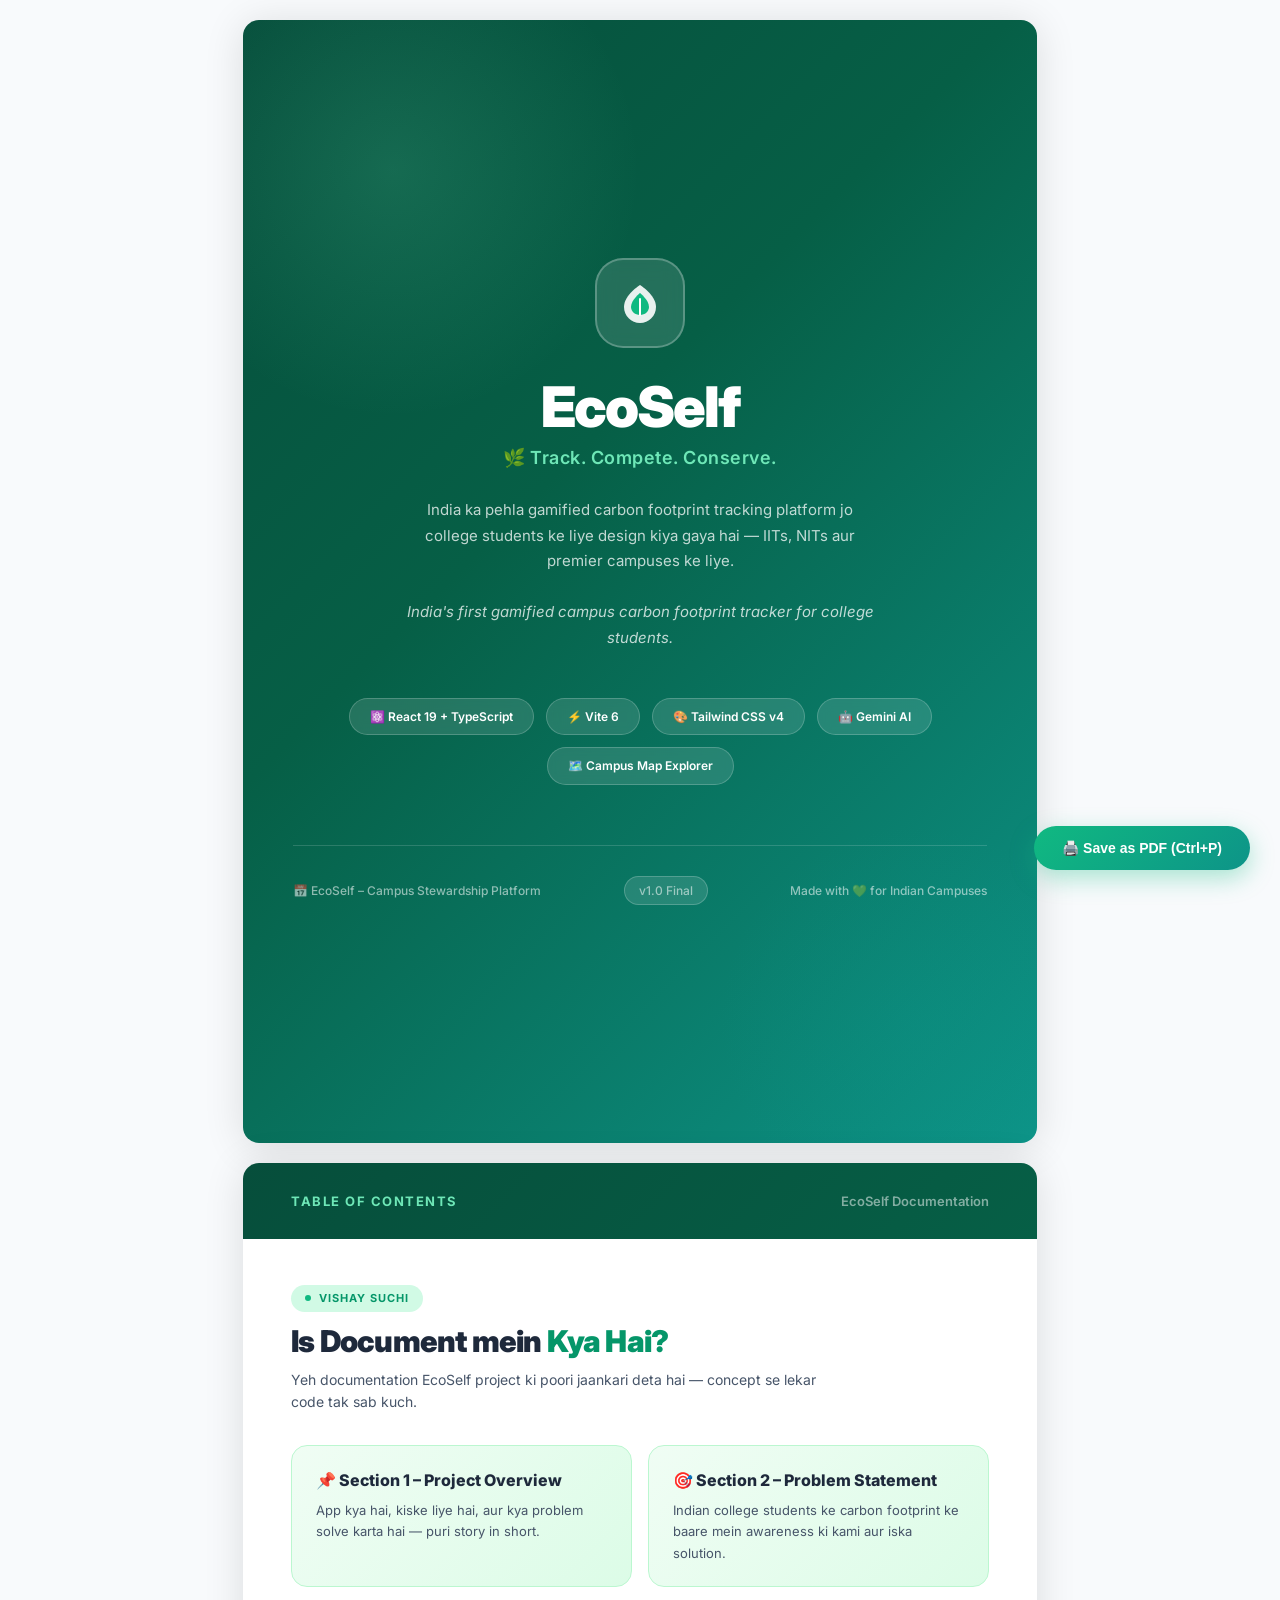
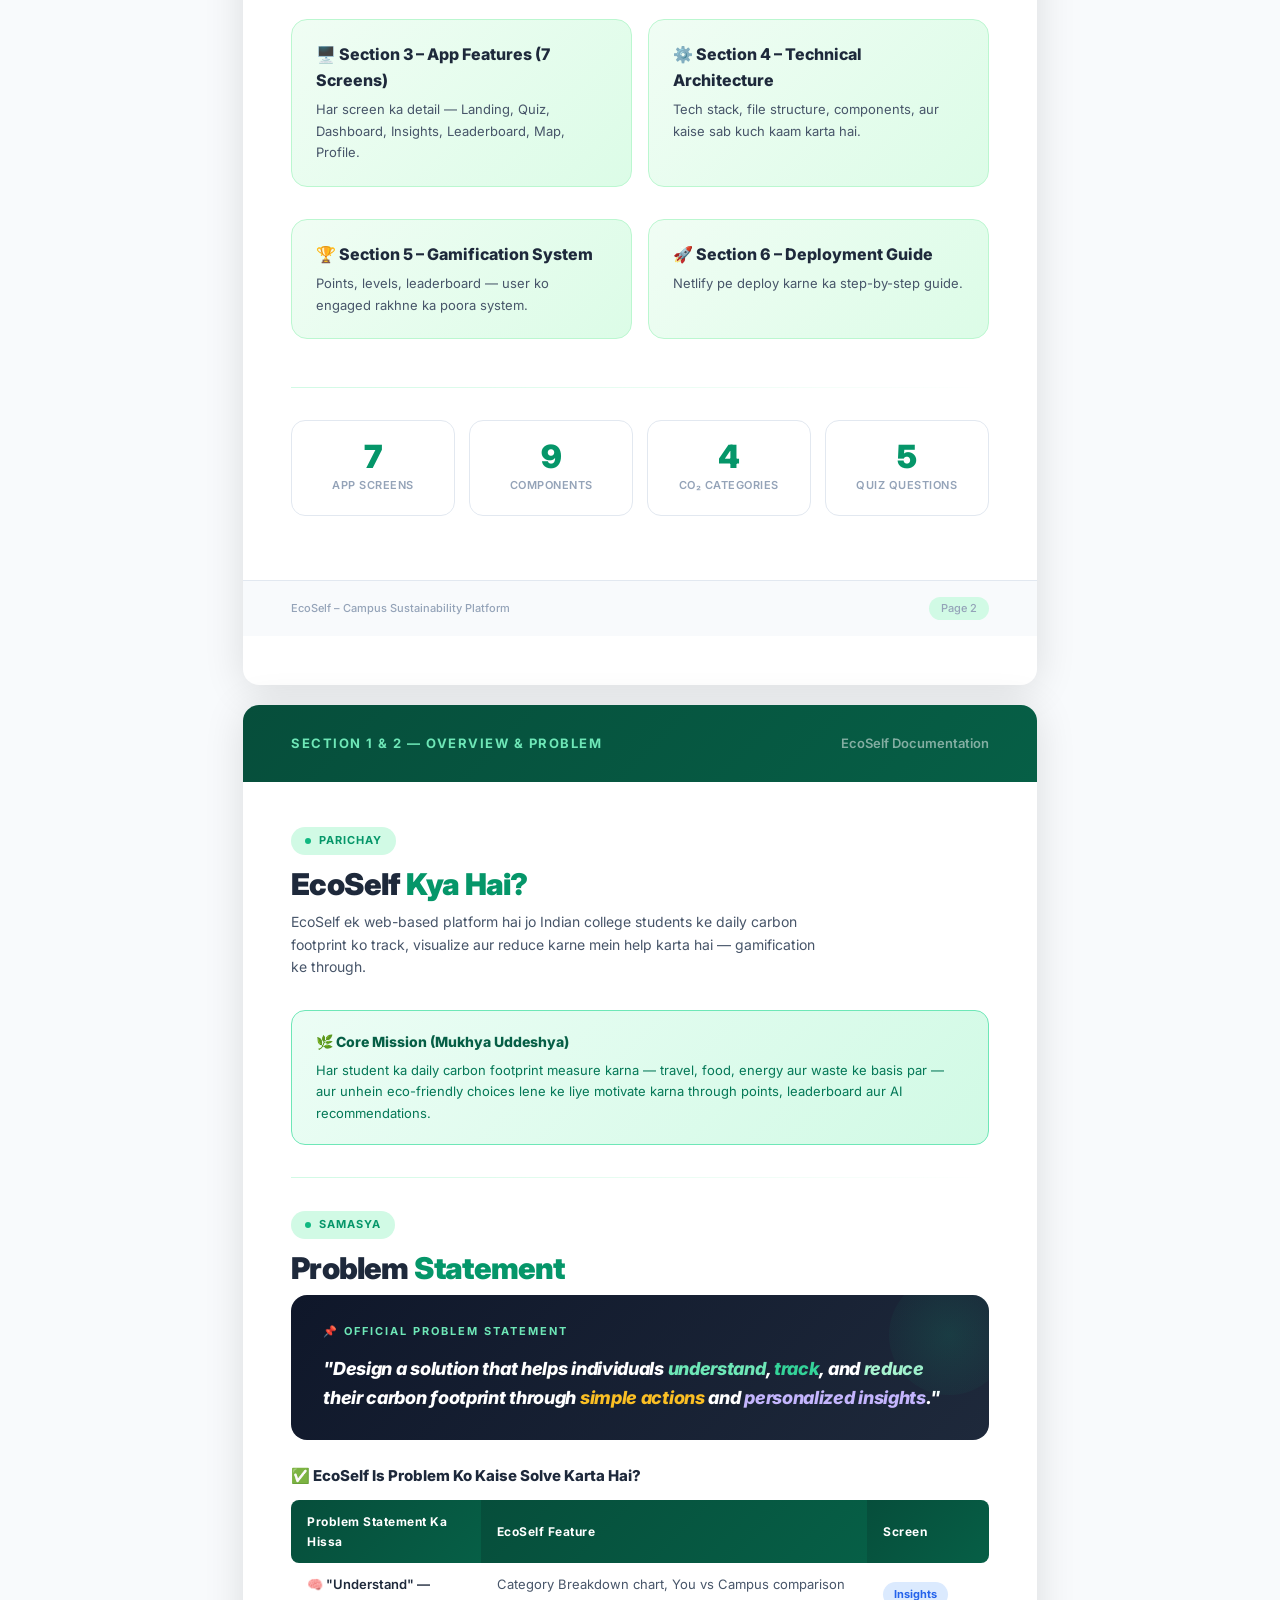
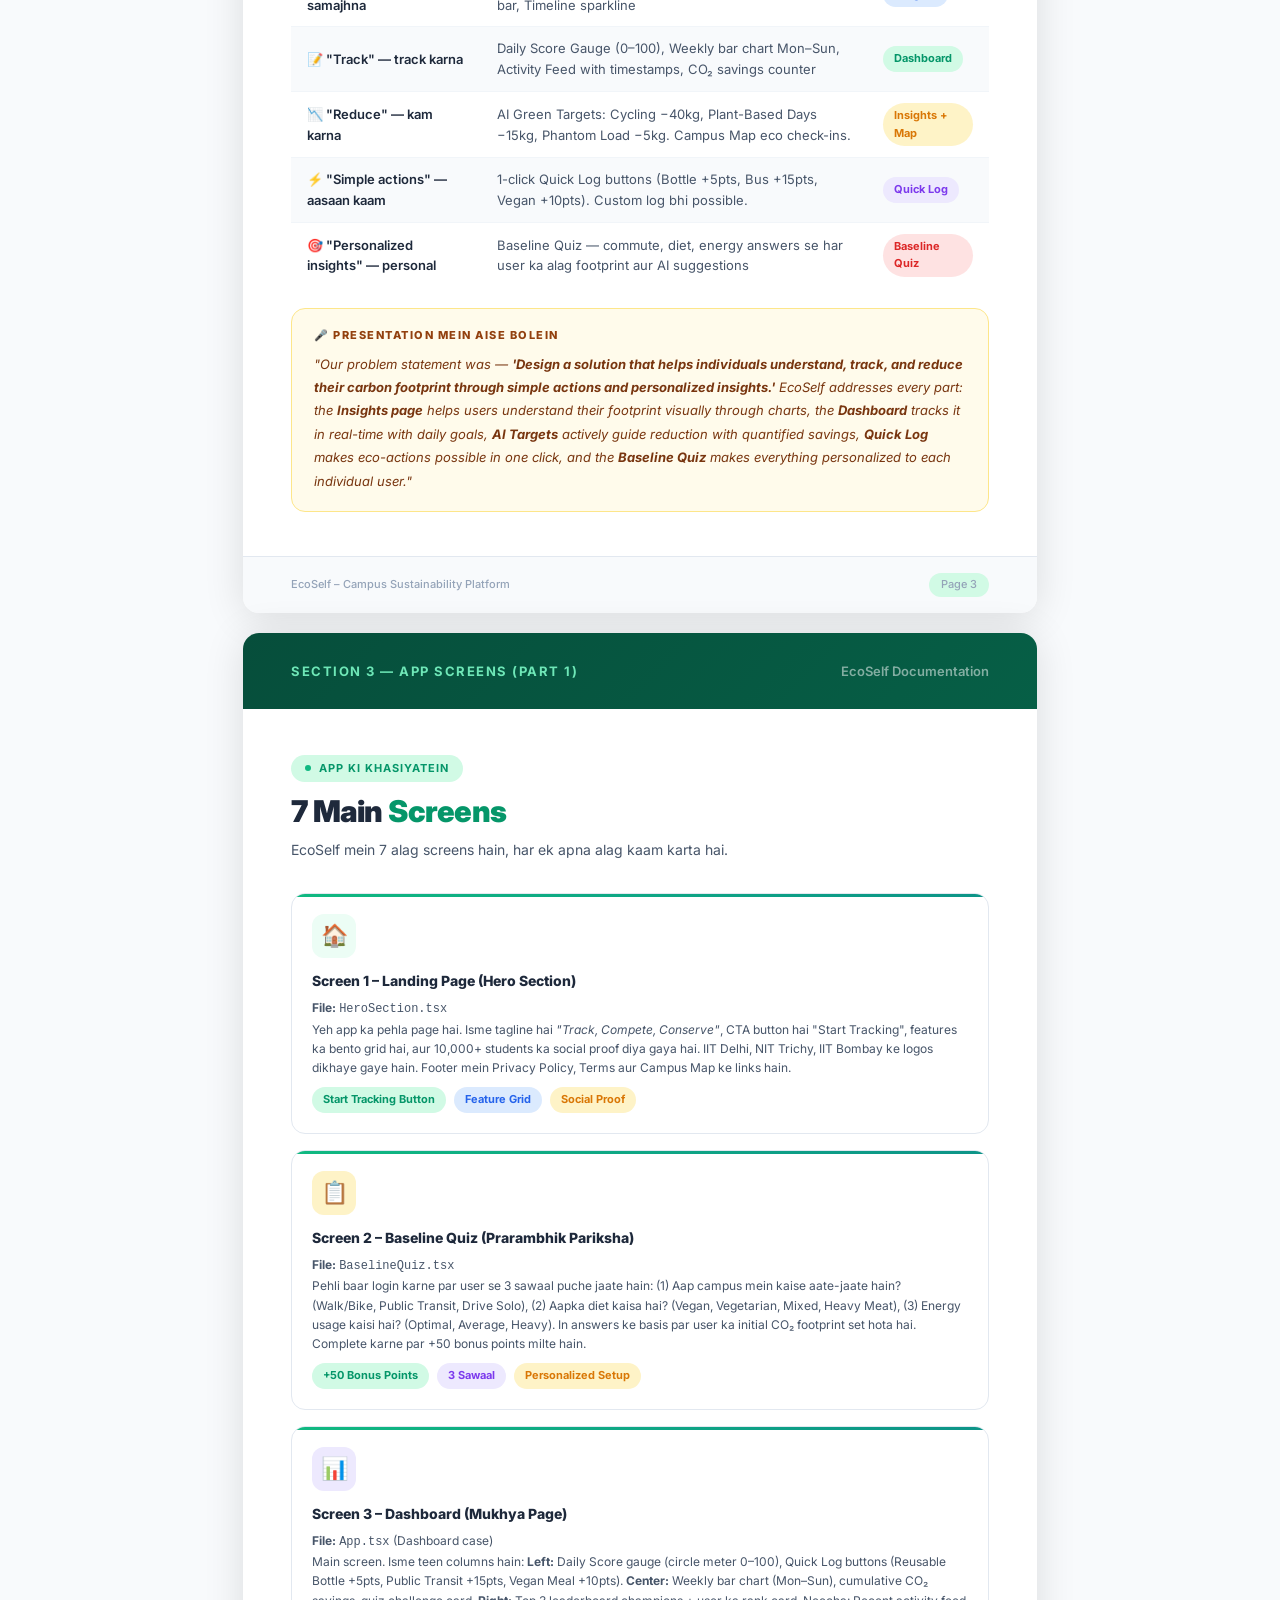
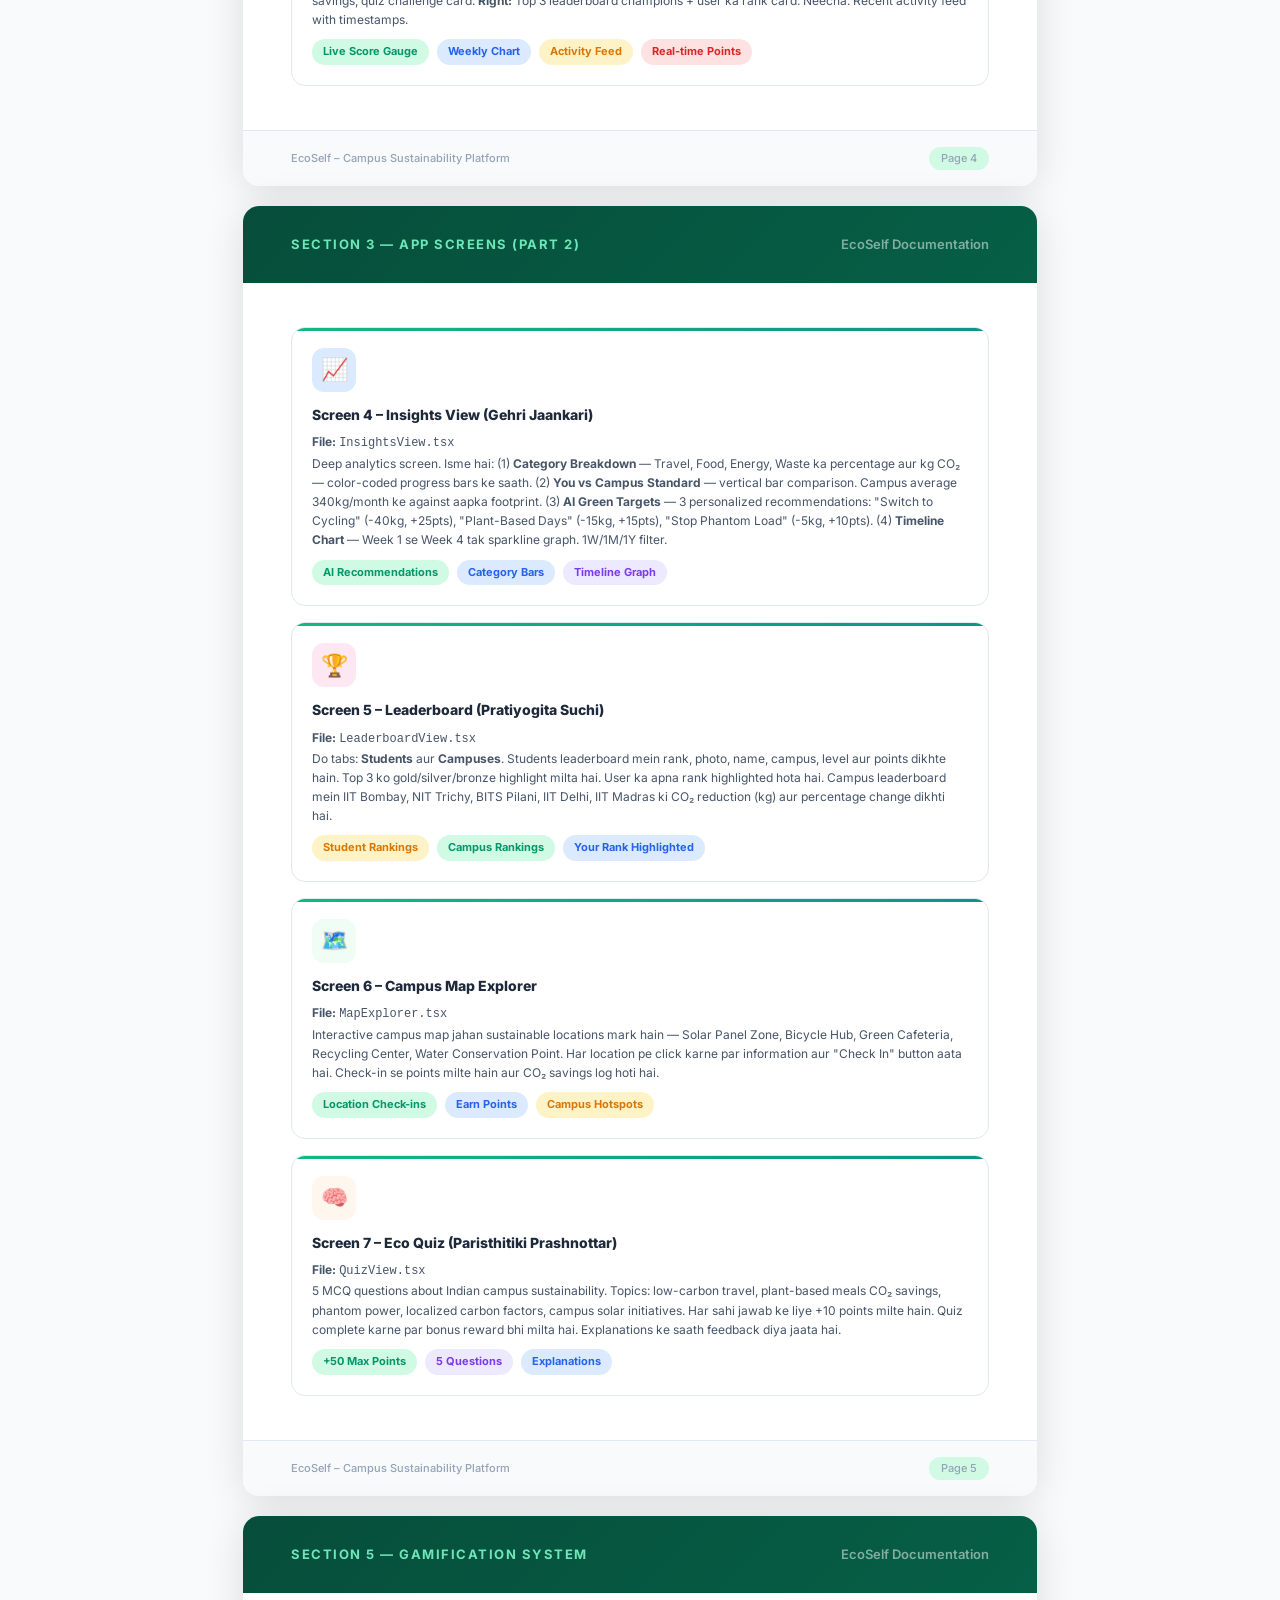
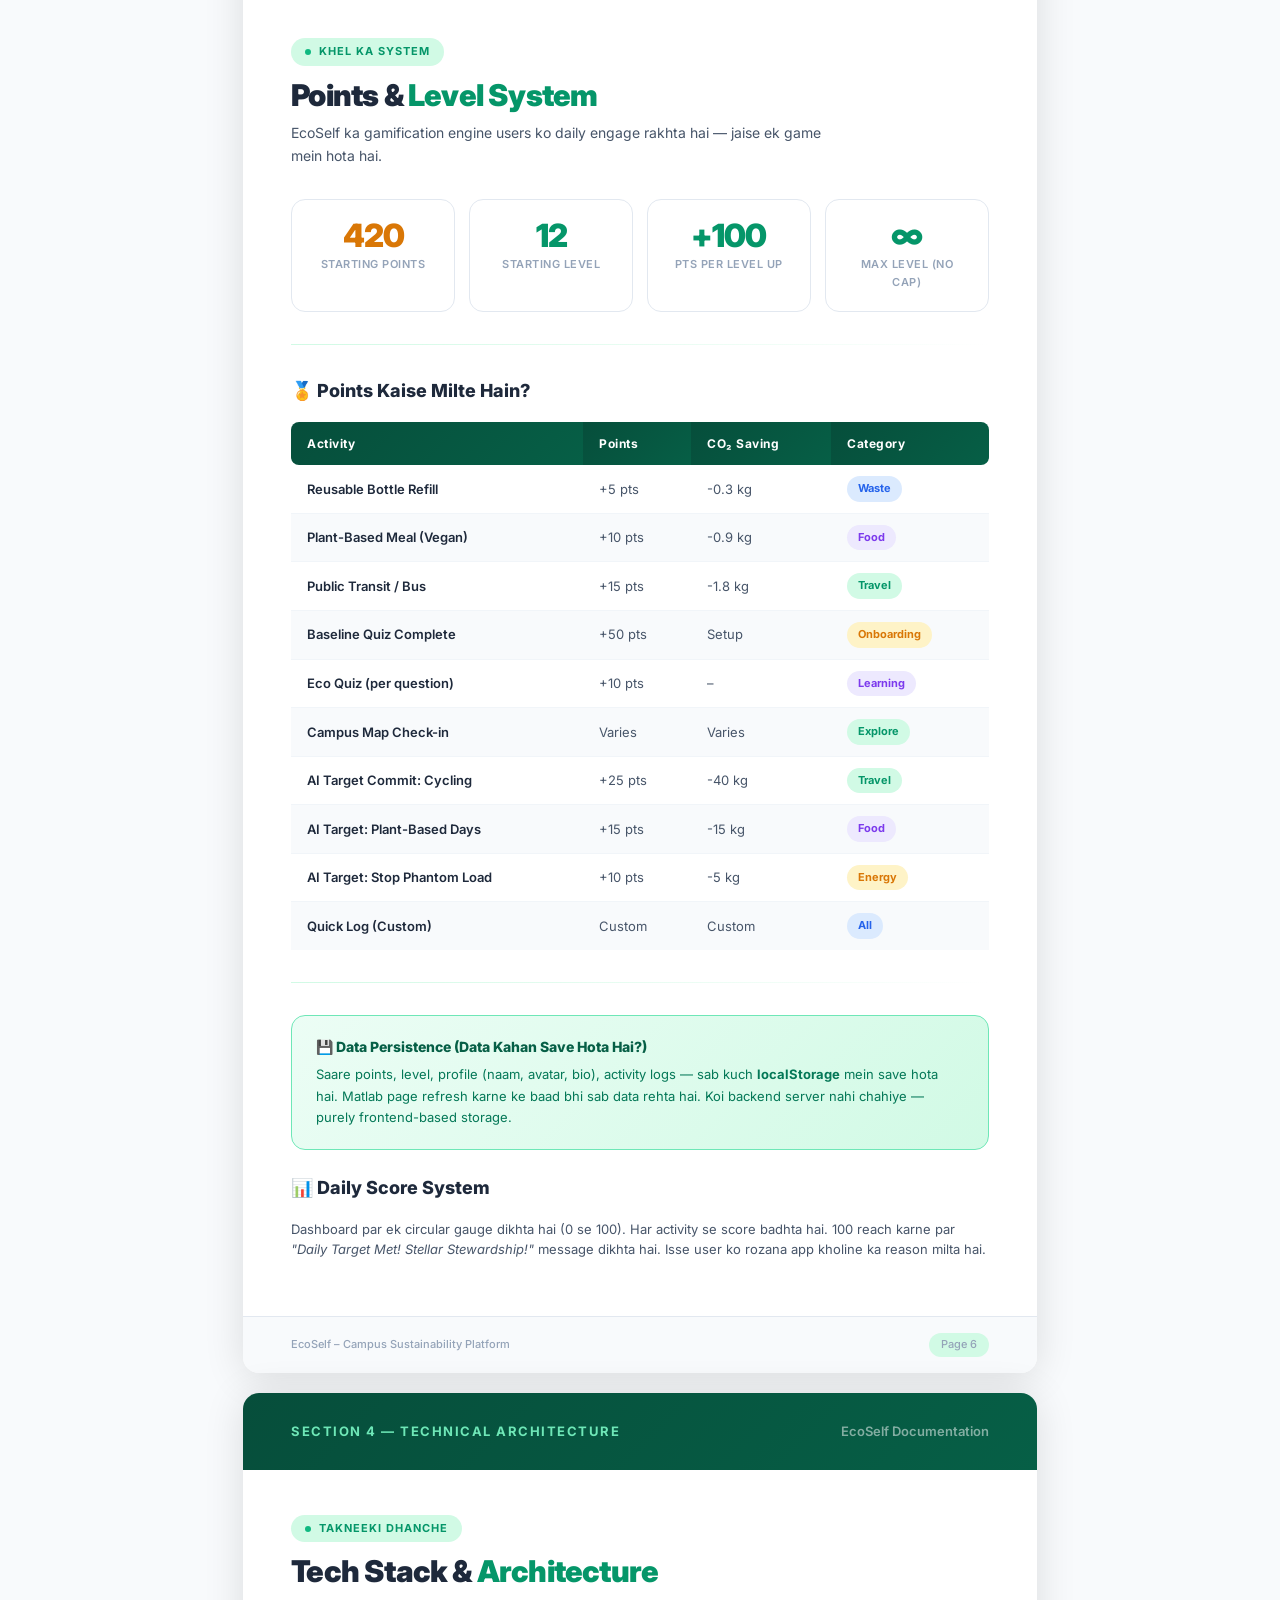
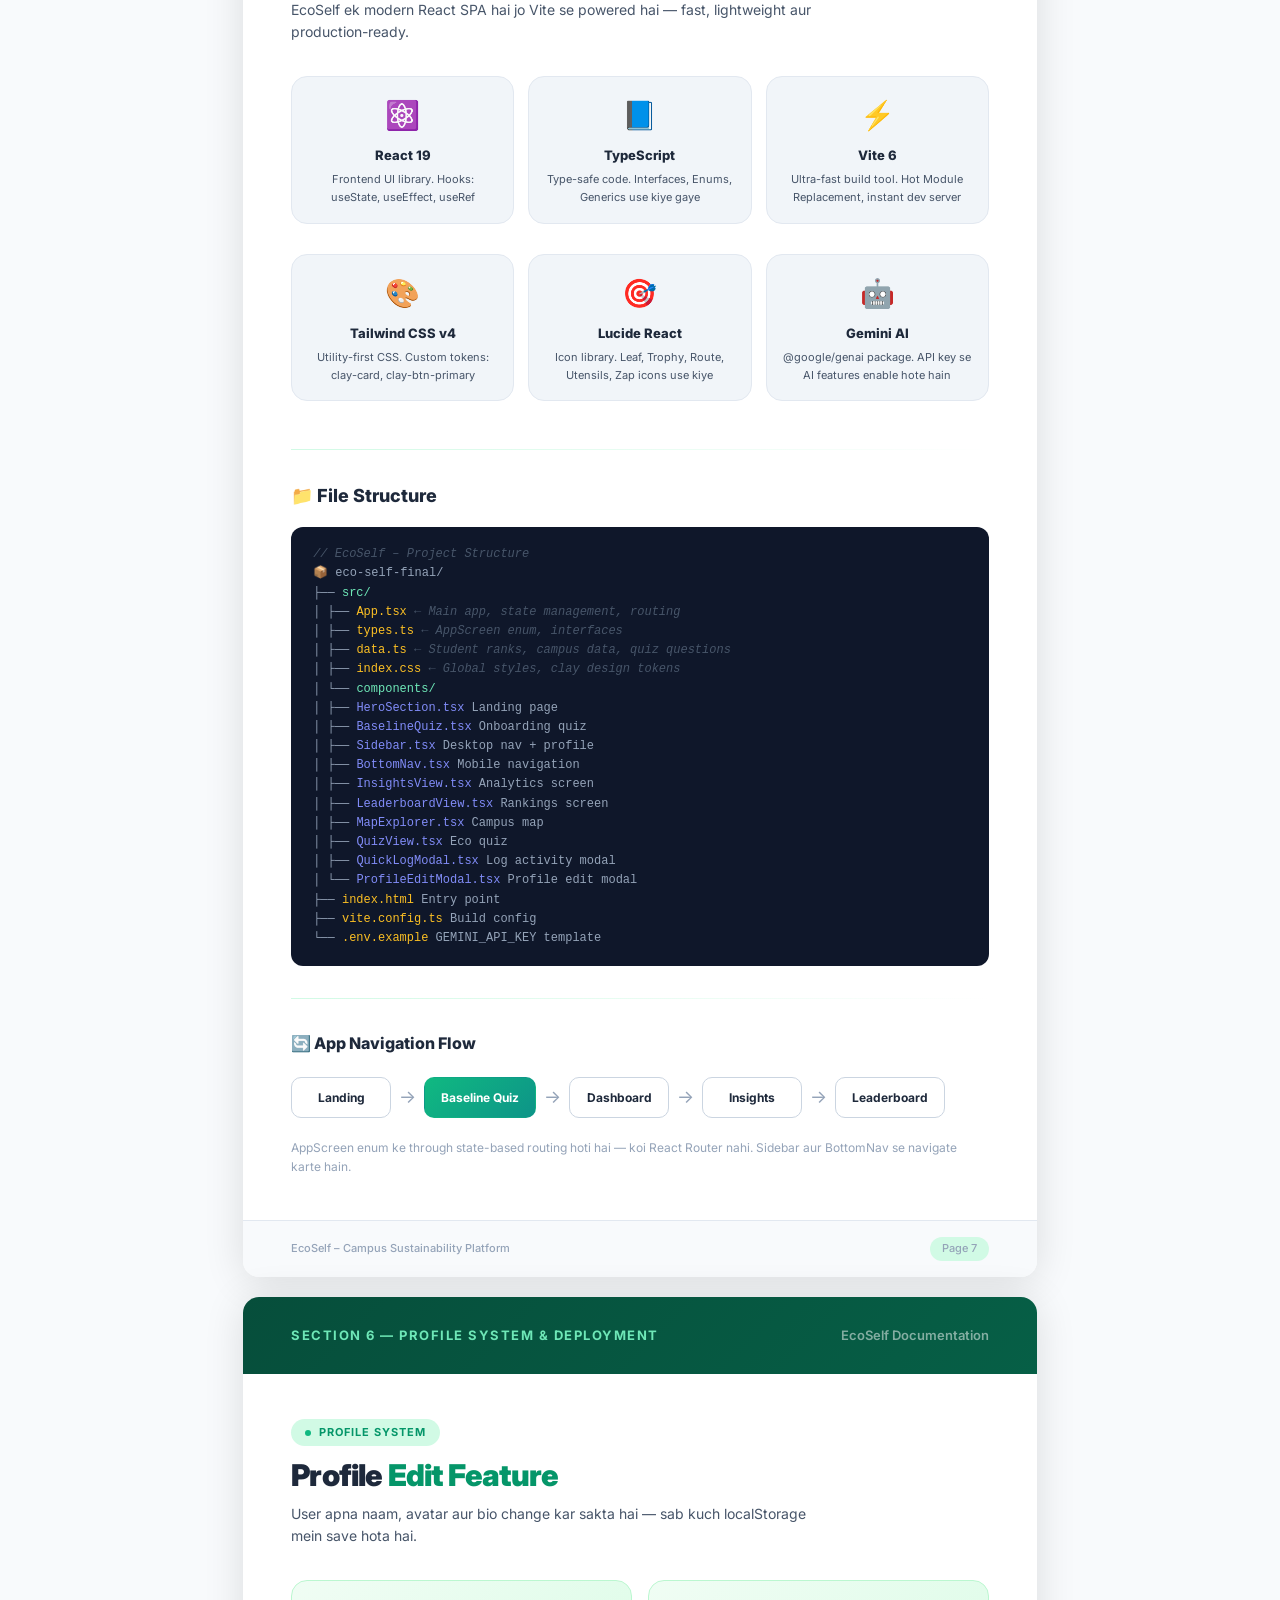
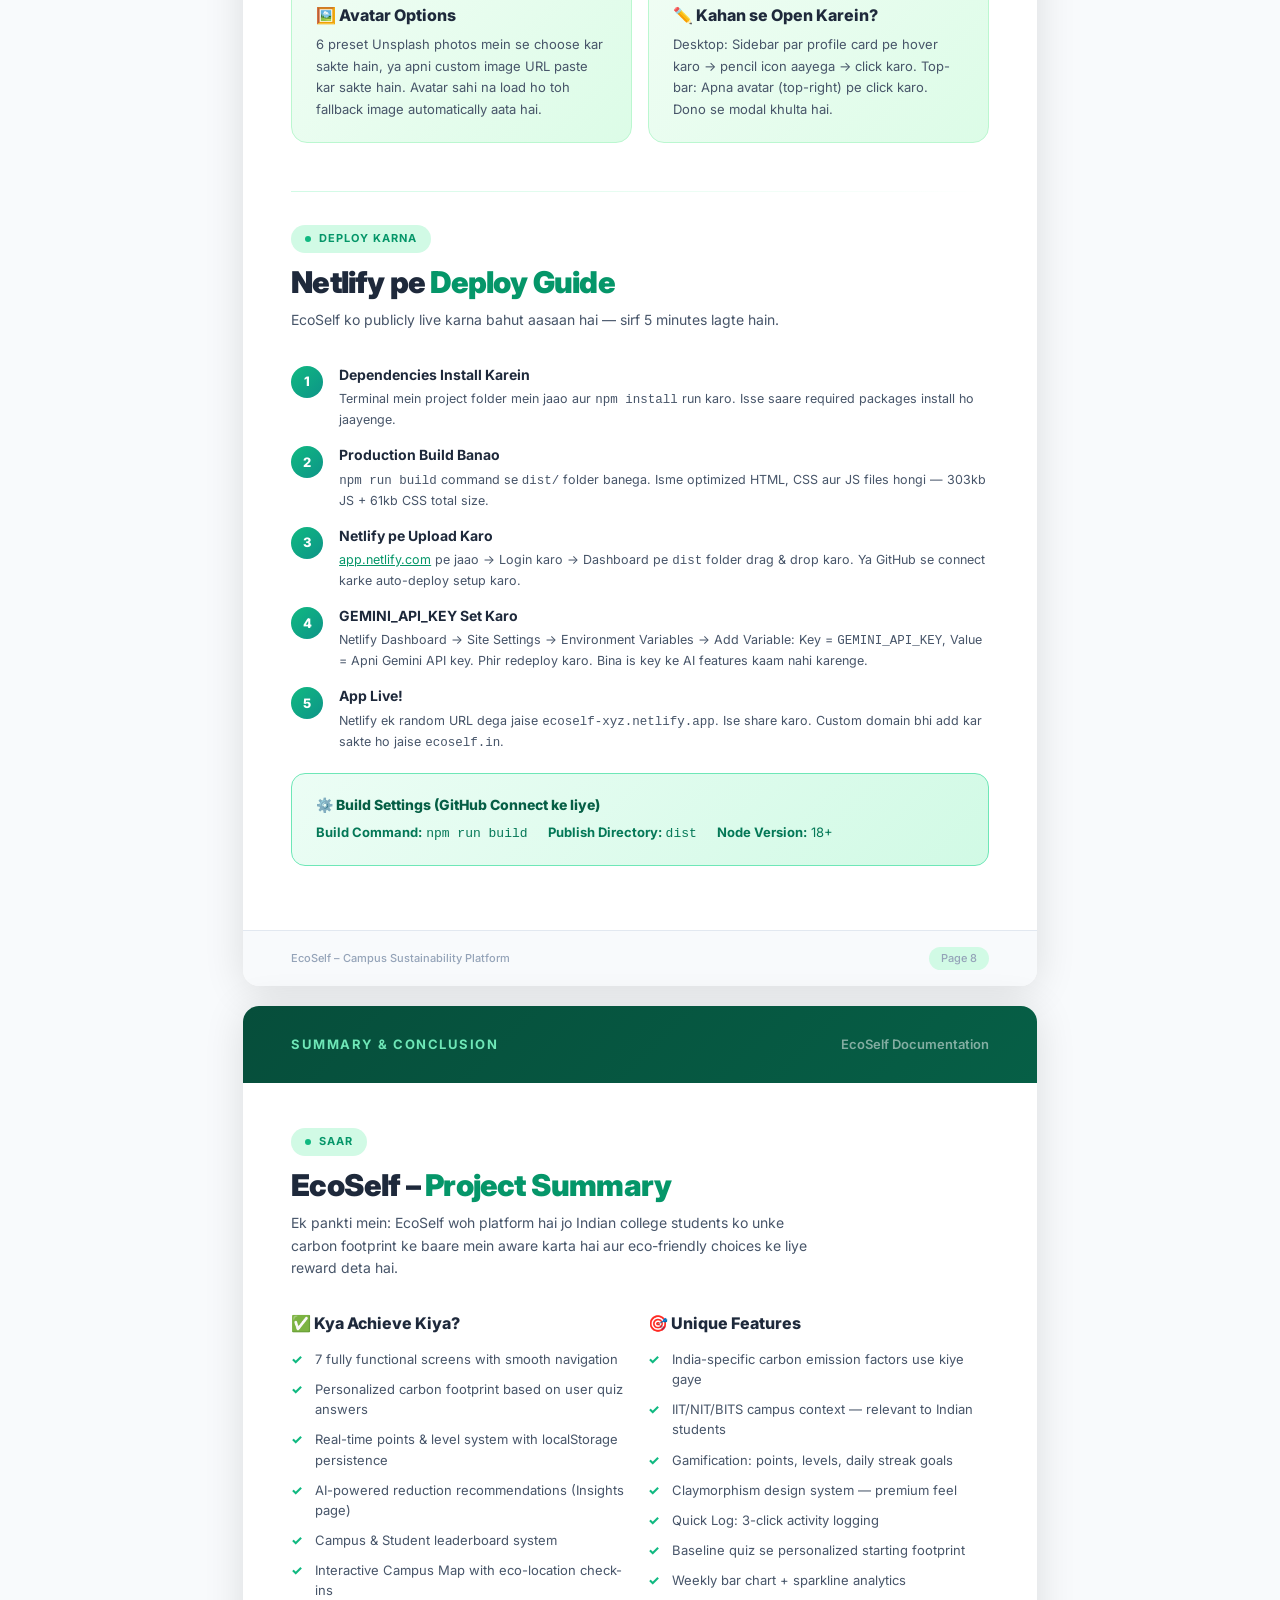
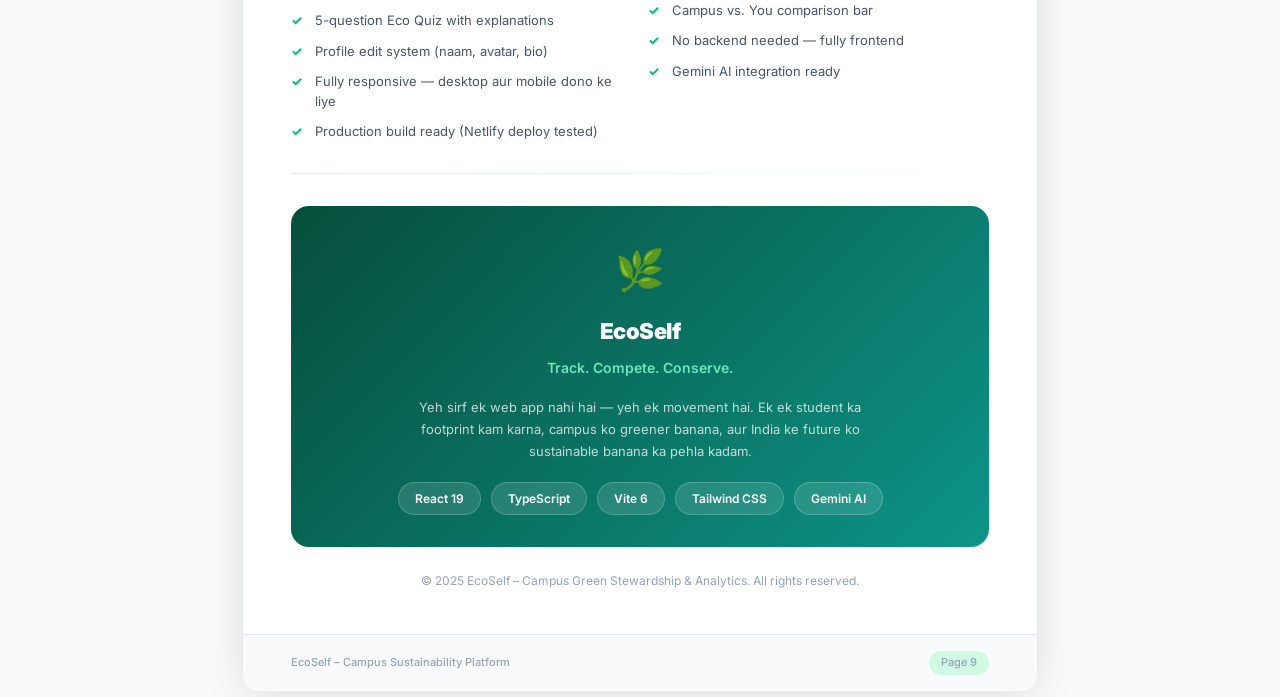
==== EcoSelf_Project_Documentation.html @ 1848a0d5 "feat: Verdant - Campus Sustainability Intelligence Platform - Baseline quiz for personalized carbon " ====
<!DOCTYPE html>
<html lang="hi">
<head>
  <meta charset="UTF-8" />
  <meta name="viewport" content="width=device-width, initial-scale=1.0" />
  <title>EcoSelf – Project Documentation</title>
  <link href="https://fonts.googleapis.com/css2?family=Inter:wght@300;400;500;600;700;800;900&family=Noto+Sans+Devanagari:wght@400;600;700;800&display=swap" rel="stylesheet" />
  <style>
    :root {
      --green: #10b981;
      --green-dark: #059669;
      --green-light: #d1fae5;
      --green-mid: #6ee7b7;
      --teal: #0d9488;
      --slate: #1e293b;
      --slate-mid: #475569;
      --slate-light: #94a3b8;
      --slate-bg: #f1f5f9;
      --white: #ffffff;
      --purple: #7c3aed;
      --amber: #d97706;
      --blue: #2563eb;
      --red: #dc2626;
    }

    * { margin: 0; padding: 0; box-sizing: border-box; }

    body {
      font-family: 'Inter', 'Noto Sans Devanagari', sans-serif;
      background: #f8fafc;
      color: var(--slate);
      line-height: 1.6;
    }

    /* ── PRINT ── */
    @media print {
      body { background: white; }
      .no-print { display: none !important; }
      .page { box-shadow: none; border-radius: 0; margin: 0; page-break-after: always; }
      .page:last-child { page-break-after: auto; }
    }

    /* ── COMMON ── */
    .page {
      width: 210mm;
      min-height: 297mm;
      background: white;
      margin: 20px auto;
      box-shadow: 0 4px 40px rgba(0,0,0,0.12);
      border-radius: 16px;
      overflow: hidden;
      position: relative;
    }

    /* ── COVER PAGE ── */
    .cover {
      background: linear-gradient(135deg, #064e3b 0%, #065f46 40%, #0d9488 100%);
      height: 100%;
      min-height: 297mm;
      display: flex;
      flex-direction: column;
      align-items: center;
      justify-content: center;
      text-align: center;
      padding: 60px 50px;
      position: relative;
      overflow: hidden;
    }

    .cover::before {
      content: '';
      position: absolute;
      top: -100px; left: -100px;
      width: 500px; height: 500px;
      background: radial-gradient(circle, rgba(110,231,183,0.15) 0%, transparent 70%);
      border-radius: 50%;
    }

    .cover::after {
      content: '';
      position: absolute;
      bottom: -80px; right: -80px;
      width: 400px; height: 400px;
      background: radial-gradient(circle, rgba(13,148,136,0.2) 0%, transparent 70%);
      border-radius: 50%;
    }

    .cover-logo {
      width: 90px; height: 90px;
      background: rgba(255,255,255,0.12);
      border: 2px solid rgba(255,255,255,0.25);
      border-radius: 28px;
      display: flex; align-items: center; justify-content: center;
      margin-bottom: 30px;
      backdrop-filter: blur(10px);
      position: relative; z-index: 2;
    }

    .cover-logo svg { width: 48px; height: 48px; }

    .cover h1 {
      font-size: 56px;
      font-weight: 900;
      color: white;
      letter-spacing: -2px;
      line-height: 1.05;
      position: relative; z-index: 2;
      margin-bottom: 8px;
    }

    .cover-tagline {
      font-size: 18px;
      color: #6ee7b7;
      font-weight: 600;
      letter-spacing: 0.5px;
      margin-bottom: 24px;
      position: relative; z-index: 2;
    }

    .cover-desc {
      font-size: 15px;
      color: rgba(255,255,255,0.75);
      max-width: 480px;
      line-height: 1.7;
      position: relative; z-index: 2;
      margin-bottom: 48px;
    }

    .cover-badges {
      display: flex; gap: 12px; flex-wrap: wrap;
      justify-content: center;
      position: relative; z-index: 2;
      margin-bottom: 60px;
    }

    .cover-badge {
      padding: 8px 20px;
      background: rgba(255,255,255,0.12);
      border: 1px solid rgba(255,255,255,0.2);
      border-radius: 100px;
      color: white;
      font-size: 12px;
      font-weight: 600;
      backdrop-filter: blur(6px);
    }

    .cover-meta {
      position: relative; z-index: 2;
      border-top: 1px solid rgba(255,255,255,0.15);
      padding-top: 30px;
      width: 100%;
      display: flex;
      justify-content: space-between;
      align-items: center;
    }

    .cover-meta span {
      font-size: 12px;
      color: rgba(255,255,255,0.55);
      font-weight: 500;
    }

    .cover-version {
      background: rgba(255,255,255,0.12);
      border: 1px solid rgba(255,255,255,0.2);
      padding: 4px 14px;
      border-radius: 100px;
      font-size: 11px;
      color: rgba(255,255,255,0.8);
      font-weight: 600;
    }

    /* ── CONTENT PAGES ── */
    .content-page {
      padding: 0;
    }

    .page-header {
      background: linear-gradient(135deg, #064e3b, #065f46);
      padding: 28px 48px;
      display: flex;
      align-items: center;
      justify-content: space-between;
    }

    .page-header-title {
      font-size: 13px;
      color: #6ee7b7;
      font-weight: 700;
      letter-spacing: 1.5px;
      text-transform: uppercase;
    }

    .page-header-brand {
      font-size: 13px;
      color: rgba(255,255,255,0.5);
      font-weight: 600;
    }

    .page-body {
      padding: 44px 48px;
    }

    /* ── SECTION HEADERS ── */
    .section-tag {
      display: inline-flex;
      align-items: center;
      gap: 8px;
      padding: 5px 14px;
      background: var(--green-light);
      border-radius: 100px;
      font-size: 11px;
      font-weight: 700;
      color: var(--green-dark);
      text-transform: uppercase;
      letter-spacing: 1px;
      margin-bottom: 12px;
    }

    .section-dot {
      width: 6px; height: 6px;
      background: var(--green);
      border-radius: 50%;
    }

    h2.sec-title {
      font-size: 30px;
      font-weight: 900;
      color: var(--slate);
      letter-spacing: -0.8px;
      line-height: 1.15;
      margin-bottom: 10px;
    }

    h2.sec-title span { color: var(--green-dark); }

    .sec-subtitle {
      font-size: 14px;
      color: var(--slate-mid);
      font-weight: 400;
      max-width: 540px;
      margin-bottom: 32px;
    }

    /* ── DIVIDER ── */
    .divider {
      height: 1px;
      background: linear-gradient(90deg, var(--green-light), transparent);
      margin: 32px 0;
    }

    /* ── CARDS ── */
    .card {
      background: var(--slate-bg);
      border: 1px solid #e2e8f0;
      border-radius: 16px;
      padding: 22px 24px;
      margin-bottom: 16px;
    }

    .card-green {
      background: linear-gradient(135deg, #f0fdf4, #dcfce7);
      border-color: #bbf7d0;
    }

    .card h3 {
      font-size: 16px;
      font-weight: 800;
      color: var(--slate);
      margin-bottom: 6px;
    }

    .card p {
      font-size: 13px;
      color: var(--slate-mid);
      line-height: 1.65;
    }

    /* ── GRID ── */
    .grid-2 { display: grid; grid-template-columns: 1fr 1fr; gap: 16px; }
    .grid-3 { display: grid; grid-template-columns: 1fr 1fr 1fr; gap: 14px; }

    /* ── FEATURE CARD ── */
    .feature-card {
      background: white;
      border: 1px solid #e2e8f0;
      border-radius: 14px;
      padding: 20px;
      position: relative;
      overflow: hidden;
    }

    .feature-card::before {
      content: '';
      position: absolute;
      top: 0; left: 0;
      right: 0; height: 3px;
      background: linear-gradient(90deg, var(--green), var(--teal));
    }

    .feature-icon {
      width: 44px; height: 44px;
      border-radius: 12px;
      display: flex; align-items: center; justify-content: center;
      font-size: 22px;
      margin-bottom: 12px;
    }

    .feature-card h4 {
      font-size: 14px;
      font-weight: 800;
      color: var(--slate);
      margin-bottom: 6px;
    }

    .feature-card p {
      font-size: 12px;
      color: var(--slate-mid);
      line-height: 1.6;
    }

    /* ── BADGE ── */
    .badge {
      display: inline-flex;
      align-items: center;
      gap: 5px;
      padding: 4px 11px;
      border-radius: 100px;
      font-size: 11px;
      font-weight: 700;
    }
    .badge-green { background: var(--green-light); color: var(--green-dark); }
    .badge-purple { background: #ede9fe; color: var(--purple); }
    .badge-amber { background: #fef3c7; color: var(--amber); }
    .badge-blue { background: #dbeafe; color: var(--blue); }
    .badge-red { background: #fee2e2; color: var(--red); }

    /* ── TABLE ── */
    table {
      width: 100%;
      border-collapse: collapse;
      font-size: 13px;
    }

    th {
      background: linear-gradient(135deg, #064e3b, #065f46);
      color: white;
      padding: 12px 16px;
      text-align: left;
      font-weight: 700;
      font-size: 12px;
      letter-spacing: 0.5px;
    }

    th:first-child { border-radius: 8px 0 0 8px; }
    th:last-child { border-radius: 0 8px 8px 0; }

    td {
      padding: 11px 16px;
      border-bottom: 1px solid #f1f5f9;
      color: var(--slate-mid);
      font-size: 13px;
    }

    tr:last-child td { border-bottom: none; }
    tr:nth-child(even) td { background: #f8fafc; }

    td:first-child { color: var(--slate); font-weight: 600; }

    /* ── NUMBERED STEPS ── */
    .steps { display: flex; flex-direction: column; gap: 14px; }

    .step {
      display: flex;
      gap: 16px;
      align-items: flex-start;
    }

    .step-num {
      width: 32px; height: 32px;
      background: linear-gradient(135deg, var(--green), var(--teal));
      color: white;
      border-radius: 50%;
      display: flex; align-items: center; justify-content: center;
      font-size: 13px;
      font-weight: 800;
      flex-shrink: 0;
      margin-top: 2px;
    }

    .step-content h4 {
      font-size: 14px;
      font-weight: 700;
      color: var(--slate);
      margin-bottom: 3px;
    }

    .step-content p {
      font-size: 12.5px;
      color: var(--slate-mid);
      line-height: 1.6;
    }

    /* ── STAT BOXES ── */
    .stat-row { display: flex; gap: 14px; margin-bottom: 20px; }

    .stat-box {
      flex: 1;
      background: white;
      border: 1px solid #e2e8f0;
      border-radius: 14px;
      padding: 20px;
      text-align: center;
    }

    .stat-box .num {
      font-size: 32px;
      font-weight: 900;
      color: var(--green-dark);
      letter-spacing: -1px;
      line-height: 1;
      margin-bottom: 4px;
    }

    .stat-box .label {
      font-size: 11px;
      color: var(--slate-light);
      font-weight: 600;
      text-transform: uppercase;
      letter-spacing: 0.5px;
    }

    /* ── HIGHLIGHT BOX ── */
    .highlight {
      background: linear-gradient(135deg, #ecfdf5, #d1fae5);
      border: 1.5px solid #6ee7b7;
      border-radius: 14px;
      padding: 20px 24px;
      margin: 20px 0;
    }

    .highlight h4 {
      font-size: 14px;
      font-weight: 800;
      color: #065f46;
      margin-bottom: 6px;
    }

    .highlight p {
      font-size: 13px;
      color: #047857;
      line-height: 1.65;
    }

    /* ── FLOW DIAGRAM ── */
    .flow {
      display: flex;
      align-items: center;
      gap: 0;
      flex-wrap: wrap;
      margin: 20px 0;
    }

    .flow-node {
      background: white;
      border: 1.5px solid #cbd5e1;
      border-radius: 10px;
      padding: 10px 16px;
      font-size: 12px;
      font-weight: 700;
      color: var(--slate);
      text-align: center;
      min-width: 100px;
    }

    .flow-node.active {
      background: linear-gradient(135deg, var(--green), var(--teal));
      color: white;
      border-color: transparent;
    }

    .flow-arrow {
      font-size: 18px;
      color: var(--slate-light);
      margin: 0 8px;
    }

    /* ── CODE BLOCK ── */
    .code-block {
      background: #0f172a;
      border-radius: 12px;
      padding: 18px 22px;
      font-family: 'Courier New', monospace;
      font-size: 12px;
      color: #94a3b8;
      margin: 16px 0;
    }

    .code-block .kw { color: #818cf8; }
    .code-block .str { color: #6ee7b7; }
    .code-block .fn { color: #fbbf24; }
    .code-block .cmt { color: #475569; font-style: italic; }

    /* ── PRINT BTN ── */
    .print-btn-wrap {
      position: fixed;
      bottom: 30px; right: 30px;
      z-index: 999;
    }

    .print-btn {
      padding: 14px 28px;
      background: linear-gradient(135deg, var(--green), var(--teal));
      color: white;
      border: none;
      border-radius: 100px;
      font-size: 14px;
      font-weight: 700;
      cursor: pointer;
      box-shadow: 0 8px 24px rgba(16,185,129,0.35);
      display: flex;
      align-items: center;
      gap: 8px;
      transition: transform 0.2s;
    }

    .print-btn:hover { transform: scale(1.05); }

    /* ── FOOTER ── */
    .page-footer {
      background: #f8fafc;
      border-top: 1px solid #e2e8f0;
      padding: 16px 48px;
      display: flex;
      justify-content: space-between;
      align-items: center;
    }

    .page-footer span {
      font-size: 11px;
      color: var(--slate-light);
      font-weight: 500;
    }

    .page-num {
      background: var(--green-light);
      color: var(--green-dark);
      padding: 3px 12px;
      border-radius: 100px;
      font-size: 11px;
      font-weight: 700;
    }

    ul.check-list {
      list-style: none;
      display: flex;
      flex-direction: column;
      gap: 10px;
    }

    ul.check-list li {
      font-size: 13px;
      color: var(--slate-mid);
      padding-left: 24px;
      position: relative;
      line-height: 1.55;
    }

    ul.check-list li::before {
      content: '✓';
      position: absolute;
      left: 0;
      color: var(--green);
      font-weight: 800;
      font-size: 13px;
    }

    .tech-pill {
      display: inline-flex;
      align-items: center;
      gap: 6px;
      background: #f1f5f9;
      border: 1px solid #e2e8f0;
      border-radius: 8px;
      padding: 6px 14px;
      font-size: 12px;
      font-weight: 600;
      color: var(--slate);
      margin: 4px;
    }
  </style>
</head>
<body>

<!-- PRINT BUTTON -->
<div class="print-btn-wrap no-print">
  <button class="print-btn" onclick="window.print()">
    🖨️ Save as PDF (Ctrl+P)
  </button>
</div>

<!-- ═══════════════════════════════ PAGE 1 – COVER ═══════════════════════════════ -->
<div class="page">
  <div class="cover">
    <div class="cover-logo">
      <svg viewBox="0 0 48 48" fill="none" xmlns="http://www.w3.org/2000/svg">
        <path d="M24 6C24 6 8 16 8 28C8 36.8 15.2 44 24 44C32.8 44 40 36.8 40 28C40 16 24 6 24 6Z" fill="rgba(255,255,255,0.9)"/>
        <path d="M24 14C24 14 15 21 15 28C15 32.4 19.1 36 24 36C28.9 36 33 32.4 33 28C33 21 24 14 24 14Z" fill="#10b981"/>
        <path d="M24 20L24 36" stroke="white" stroke-width="2" stroke-linecap="round"/>
      </svg>
    </div>

    <h1>EcoSelf</h1>
    <div class="cover-tagline">🌿 Track. Compete. Conserve.</div>
    <p class="cover-desc">
      India ka pehla gamified carbon footprint tracking platform jo college students ke liye design kiya gaya hai — IITs, NITs aur premier campuses ke liye.<br/><br/>
      <em>India's first gamified campus carbon footprint tracker for college students.</em>
    </p>

    <div class="cover-badges">
      <span class="cover-badge">⚛️ React 19 + TypeScript</span>
      <span class="cover-badge">⚡ Vite 6</span>
      <span class="cover-badge">🎨 Tailwind CSS v4</span>
      <span class="cover-badge">🤖 Gemini AI</span>
      <span class="cover-badge">🗺️ Campus Map Explorer</span>
    </div>

    <div class="cover-meta">
      <span>📅 EcoSelf – Campus Stewardship Platform</span>
      <span class="cover-version">v1.0 Final</span>
      <span>Made with 💚 for Indian Campuses</span>
    </div>
  </div>
</div>

<!-- ═══════════════════════════════ PAGE 2 – TOC + OVERVIEW ═══════════════════════════════ -->
<div class="page content-page">
  <div class="page-header">
    <span class="page-header-title">Table of Contents</span>
    <span class="page-header-brand">EcoSelf Documentation</span>
  </div>
  <div class="page-body">

    <div class="section-tag"><span class="section-dot"></span>Vishay Suchi</div>
    <h2 class="sec-title">Is Document mein <span>Kya Hai?</span></h2>
    <p class="sec-subtitle">Yeh documentation EcoSelf project ki poori jaankari deta hai — concept se lekar code tak sab kuch.</p>

    <div class="grid-2">
      <div class="card card-green">
        <h3>📌 Section 1 – Project Overview</h3>
        <p>App kya hai, kiske liye hai, aur kya problem solve karta hai — puri story in short.</p>
      </div>
      <div class="card card-green">
        <h3>🎯 Section 2 – Problem Statement</h3>
        <p>Indian college students ke carbon footprint ke baare mein awareness ki kami aur iska solution.</p>
      </div>
      <div class="card card-green">
        <h3>🖥️ Section 3 – App Features (7 Screens)</h3>
        <p>Har screen ka detail — Landing, Quiz, Dashboard, Insights, Leaderboard, Map, Profile.</p>
      </div>
      <div class="card card-green">
        <h3>⚙️ Section 4 – Technical Architecture</h3>
        <p>Tech stack, file structure, components, aur kaise sab kuch kaam karta hai.</p>
      </div>
      <div class="card card-green">
        <h3>🏆 Section 5 – Gamification System</h3>
        <p>Points, levels, leaderboard — user ko engaged rakhne ka poora system.</p>
      </div>
      <div class="card card-green">
        <h3>🚀 Section 6 – Deployment Guide</h3>
        <p>Netlify pe deploy karne ka step-by-step guide.</p>
      </div>
    </div>

    <div class="divider"></div>

    <div class="stat-row">
      <div class="stat-box">
        <div class="num">7</div>
        <div class="label">App Screens</div>
      </div>
      <div class="stat-box">
        <div class="num">9</div>
        <div class="label">Components</div>
      </div>
      <div class="stat-box">
        <div class="num">4</div>
        <div class="label">CO₂ Categories</div>
      </div>
      <div class="stat-box">
        <div class="num">5</div>
        <div class="label">Quiz Questions</div>
      </div>
    </div>

  </div>
  <div class="page-footer">
    <span>EcoSelf – Campus Sustainability Platform</span>
    <span class="page-num">Page 2</span>
  </div>
</div>

<!-- ═══════════════════════════════ PAGE 3 – PROBLEM + OVERVIEW ═══════════════════════════════ -->
<div class="page content-page">
  <div class="page-header">
    <span class="page-header-title">Section 1 & 2 — Overview & Problem</span>
    <span class="page-header-brand">EcoSelf Documentation</span>
  </div>
  <div class="page-body">

    <div class="section-tag"><span class="section-dot"></span>Parichay</div>
    <h2 class="sec-title">EcoSelf <span>Kya Hai?</span></h2>
    <p class="sec-subtitle">EcoSelf ek web-based platform hai jo Indian college students ke daily carbon footprint ko track, visualize aur reduce karne mein help karta hai — gamification ke through.</p>

    <div class="highlight">
      <h4>🌿 Core Mission (Mukhya Uddeshya)</h4>
      <p>Har student ka daily carbon footprint measure karna — travel, food, energy aur waste ke basis par — aur unhein eco-friendly choices lene ke liye motivate karna through points, leaderboard aur AI recommendations.</p>
    </div>

    <div class="divider"></div>

    <div class="section-tag"><span class="section-dot"></span>Samasya</div>
    <h2 class="sec-title">Problem <span>Statement</span></h2>

    <!-- Official Problem Statement Dark Box -->
    <div style="background: linear-gradient(135deg, #0f172a, #1e293b); border-radius: 16px; padding: 28px 32px; margin-bottom: 24px; position: relative; overflow: hidden;">
      <div style="position:absolute; top:-20px; right:-20px; width:120px; height:120px; background:radial-gradient(circle, rgba(16,185,129,0.15), transparent); border-radius:50%;"></div>
      <p style="font-size:11px; font-weight:700; color:#6ee7b7; letter-spacing:2px; text-transform:uppercase; margin-bottom:14px;">📌 Official Problem Statement</p>
      <p style="font-size:18px; font-weight:800; color:white; line-height:1.6; letter-spacing:-0.3px; font-style:italic;">
        "Design a solution that helps individuals
        <span style="color:#6ee7b7;">understand</span>,
        <span style="color:#34d399;">track</span>, and
        <span style="color:#a7f3d0;">reduce</span> their carbon footprint through
        <span style="color:#fbbf24;">simple actions</span> and
        <span style="color:#c4b5fd;">personalized insights</span>."
      </p>
    </div>

    <!-- Alignment Table -->
    <h3 style="font-size:15px; font-weight:800; color:var(--slate); margin-bottom:12px;">✅ EcoSelf Is Problem Ko Kaise Solve Karta Hai?</h3>
    <table>
      <thead>
        <tr>
          <th>Problem Statement Ka Hissa</th>
          <th>EcoSelf Feature</th>
          <th>Screen</th>
        </tr>
      </thead>
      <tbody>
        <tr>
          <td>🧠 "Understand" — samajhna</td>
          <td>Category Breakdown chart, You vs Campus comparison bar, Timeline sparkline</td>
          <td><span class="badge badge-blue">Insights</span></td>
        </tr>
        <tr>
          <td>📝 "Track" — track karna</td>
          <td>Daily Score Gauge (0–100), Weekly bar chart Mon–Sun, Activity Feed with timestamps, CO₂ savings counter</td>
          <td><span class="badge badge-green">Dashboard</span></td>
        </tr>
        <tr>
          <td>📉 "Reduce" — kam karna</td>
          <td>AI Green Targets: Cycling −40kg, Plant-Based Days −15kg, Phantom Load −5kg. Campus Map eco check-ins.</td>
          <td><span class="badge badge-amber">Insights + Map</span></td>
        </tr>
        <tr>
          <td>⚡ "Simple actions" — aasaan kaam</td>
          <td>1-click Quick Log buttons (Bottle +5pts, Bus +15pts, Vegan +10pts). Custom log bhi possible.</td>
          <td><span class="badge badge-purple">Quick Log</span></td>
        </tr>
        <tr>
          <td>🎯 "Personalized insights" — personal</td>
          <td>Baseline Quiz — commute, diet, energy answers se har user ka alag footprint aur AI suggestions</td>
          <td><span class="badge badge-red">Baseline Quiz</span></td>
        </tr>
      </tbody>
    </table>

    <!-- Presentation Script Box -->
    <div style="margin-top:20px; background:#fffbeb; border:1.5px solid #fde68a; border-radius:14px; padding:18px 22px;">
      <p style="font-size:11px; font-weight:800; color:#92400e; letter-spacing:1.5px; text-transform:uppercase; margin-bottom:8px;">🎤 Presentation Mein Aise Bolein</p>
      <p style="font-size:13px; color:#78350f; line-height:1.8; font-style:italic;">
        "Our problem statement was — <strong>'Design a solution that helps individuals understand, track, and reduce their carbon footprint through simple actions and personalized insights.'</strong>
        EcoSelf addresses every part: the <strong>Insights page</strong> helps users understand their footprint visually through charts,
        the <strong>Dashboard</strong> tracks it in real-time with daily goals,
        <strong>AI Targets</strong> actively guide reduction with quantified savings,
        <strong>Quick Log</strong> makes eco-actions possible in one click,
        and the <strong>Baseline Quiz</strong> makes everything personalized to each individual user."
      </p>
    </div>

  </div>
  <div class="page-footer">
    <span>EcoSelf – Campus Sustainability Platform</span>
    <span class="page-num">Page 3</span>
  </div>
</div>

<!-- ═══════════════════════════════ PAGE 4 – APP SCREENS (Part 1) ═══════════════════════════════ -->
<div class="page content-page">
  <div class="page-header">
    <span class="page-header-title">Section 3 — App Screens (Part 1)</span>
    <span class="page-header-brand">EcoSelf Documentation</span>
  </div>
  <div class="page-body">

    <div class="section-tag"><span class="section-dot"></span>App Ki Khasiyatein</div>
    <h2 class="sec-title">7 Main <span>Screens</span></h2>
    <p class="sec-subtitle">EcoSelf mein 7 alag screens hain, har ek apna alag kaam karta hai.</p>

    <!-- Screen 1 -->
    <div class="feature-card" style="margin-bottom:16px;">
      <div class="feature-icon" style="background:#ecfdf5;">🏠</div>
      <h4>Screen 1 – Landing Page (Hero Section)</h4>
      <p><strong>File:</strong> <code>HeroSection.tsx</code></p>
      <p>Yeh app ka pehla page hai. Isme tagline hai <em>"Track, Compete, Conserve"</em>, CTA button hai "Start Tracking", features ka bento grid hai, aur 10,000+ students ka social proof diya gaya hai. IIT Delhi, NIT Trichy, IIT Bombay ke logos dikhaye gaye hain. Footer mein Privacy Policy, Terms aur Campus Map ke links hain.</p>
      <div style="margin-top:10px; display:flex; gap:8px; flex-wrap:wrap;">
        <span class="badge badge-green">Start Tracking Button</span>
        <span class="badge badge-blue">Feature Grid</span>
        <span class="badge badge-amber">Social Proof</span>
      </div>
    </div>

    <!-- Screen 2 -->
    <div class="feature-card" style="margin-bottom:16px;">
      <div class="feature-icon" style="background:#fef3c7;">📋</div>
      <h4>Screen 2 – Baseline Quiz (Prarambhik Pariksha)</h4>
      <p><strong>File:</strong> <code>BaselineQuiz.tsx</code></p>
      <p>Pehli baar login karne par user se 3 sawaal puche jaate hain: (1) Aap campus mein kaise aate-jaate hain? (Walk/Bike, Public Transit, Drive Solo), (2) Aapka diet kaisa hai? (Vegan, Vegetarian, Mixed, Heavy Meat), (3) Energy usage kaisi hai? (Optimal, Average, Heavy). In answers ke basis par user ka initial CO₂ footprint set hota hai. Complete karne par +50 bonus points milte hain.</p>
      <div style="margin-top:10px; display:flex; gap:8px; flex-wrap:wrap;">
        <span class="badge badge-green">+50 Bonus Points</span>
        <span class="badge badge-purple">3 Sawaal</span>
        <span class="badge badge-amber">Personalized Setup</span>
      </div>
    </div>

    <!-- Screen 3 -->
    <div class="feature-card" style="margin-bottom:0;">
      <div class="feature-icon" style="background:#ede9fe;">📊</div>
      <h4>Screen 3 – Dashboard (Mukhya Page)</h4>
      <p><strong>File:</strong> <code>App.tsx</code> (Dashboard case)</p>
      <p>Main screen. Isme teen columns hain: <strong>Left:</strong> Daily Score gauge (circle meter 0–100), Quick Log buttons (Reusable Bottle +5pts, Public Transit +15pts, Vegan Meal +10pts). <strong>Center:</strong> Weekly bar chart (Mon–Sun), cumulative CO₂ savings, quiz challenge card. <strong>Right:</strong> Top 3 leaderboard champions + user ka rank card. Neecha: Recent activity feed with timestamps.</p>
      <div style="margin-top:10px; display:flex; gap:8px; flex-wrap:wrap;">
        <span class="badge badge-green">Live Score Gauge</span>
        <span class="badge badge-blue">Weekly Chart</span>
        <span class="badge badge-amber">Activity Feed</span>
        <span class="badge badge-red">Real-time Points</span>
      </div>
    </div>

  </div>
  <div class="page-footer">
    <span>EcoSelf – Campus Sustainability Platform</span>
    <span class="page-num">Page 4</span>
  </div>
</div>

<!-- ═══════════════════════════════ PAGE 5 – APP SCREENS (Part 2) ═══════════════════════════════ -->
<div class="page content-page">
  <div class="page-header">
    <span class="page-header-title">Section 3 — App Screens (Part 2)</span>
    <span class="page-header-brand">EcoSelf Documentation</span>
  </div>
  <div class="page-body">

    <!-- Screen 4 -->
    <div class="feature-card" style="margin-bottom:16px;">
      <div class="feature-icon" style="background:#dbeafe;">📈</div>
      <h4>Screen 4 – Insights View (Gehri Jaankari)</h4>
      <p><strong>File:</strong> <code>InsightsView.tsx</code></p>
      <p>Deep analytics screen. Isme hai: (1) <strong>Category Breakdown</strong> — Travel, Food, Energy, Waste ka percentage aur kg CO₂ — color-coded progress bars ke saath. (2) <strong>You vs Campus Standard</strong> — vertical bar comparison. Campus average 340kg/month ke against aapka footprint. (3) <strong>AI Green Targets</strong> — 3 personalized recommendations: "Switch to Cycling" (-40kg, +25pts), "Plant-Based Days" (-15kg, +15pts), "Stop Phantom Load" (-5kg, +10pts). (4) <strong>Timeline Chart</strong> — Week 1 se Week 4 tak sparkline graph. 1W/1M/1Y filter.</p>
      <div style="margin-top:10px; display:flex; gap:8px; flex-wrap:wrap;">
        <span class="badge badge-green">AI Recommendations</span>
        <span class="badge badge-blue">Category Bars</span>
        <span class="badge badge-purple">Timeline Graph</span>
      </div>
    </div>

    <!-- Screen 5 -->
    <div class="feature-card" style="margin-bottom:16px;">
      <div class="feature-icon" style="background:#fce7f3;">🏆</div>
      <h4>Screen 5 – Leaderboard (Pratiyogita Suchi)</h4>
      <p><strong>File:</strong> <code>LeaderboardView.tsx</code></p>
      <p>Do tabs: <strong>Students</strong> aur <strong>Campuses</strong>. Students leaderboard mein rank, photo, name, campus, level aur points dikhte hain. Top 3 ko gold/silver/bronze highlight milta hai. User ka apna rank highlighted hota hai. Campus leaderboard mein IIT Bombay, NIT Trichy, BITS Pilani, IIT Delhi, IIT Madras ki CO₂ reduction (kg) aur percentage change dikhti hai.</p>
      <div style="margin-top:10px; display:flex; gap:8px; flex-wrap:wrap;">
        <span class="badge badge-amber">Student Rankings</span>
        <span class="badge badge-green">Campus Rankings</span>
        <span class="badge badge-blue">Your Rank Highlighted</span>
      </div>
    </div>

    <!-- Screen 6 -->
    <div class="feature-card" style="margin-bottom:16px;">
      <div class="feature-icon" style="background:#f0fdf4;">🗺️</div>
      <h4>Screen 6 – Campus Map Explorer</h4>
      <p><strong>File:</strong> <code>MapExplorer.tsx</code></p>
      <p>Interactive campus map jahan sustainable locations mark hain — Solar Panel Zone, Bicycle Hub, Green Cafeteria, Recycling Center, Water Conservation Point. Har location pe click karne par information aur "Check In" button aata hai. Check-in se points milte hain aur CO₂ savings log hoti hai.</p>
      <div style="margin-top:10px; display:flex; gap:8px; flex-wrap:wrap;">
        <span class="badge badge-green">Location Check-ins</span>
        <span class="badge badge-blue">Earn Points</span>
        <span class="badge badge-amber">Campus Hotspots</span>
      </div>
    </div>

    <!-- Screen 7 -->
    <div class="feature-card" style="margin-bottom:0;">
      <div class="feature-icon" style="background:#fff7ed;">🧠</div>
      <h4>Screen 7 – Eco Quiz (Paristhitiki Prashnottar)</h4>
      <p><strong>File:</strong> <code>QuizView.tsx</code></p>
      <p>5 MCQ questions about Indian campus sustainability. Topics: low-carbon travel, plant-based meals CO₂ savings, phantom power, localized carbon factors, campus solar initiatives. Har sahi jawab ke liye +10 points milte hain. Quiz complete karne par bonus reward bhi milta hai. Explanations ke saath feedback diya jaata hai.</p>
      <div style="margin-top:10px; display:flex; gap:8px; flex-wrap:wrap;">
        <span class="badge badge-green">+50 Max Points</span>
        <span class="badge badge-purple">5 Questions</span>
        <span class="badge badge-blue">Explanations</span>
      </div>
    </div>

  </div>
  <div class="page-footer">
    <span>EcoSelf – Campus Sustainability Platform</span>
    <span class="page-num">Page 5</span>
  </div>
</div>

<!-- ═══════════════════════════════ PAGE 6 – GAMIFICATION ═══════════════════════════════ -->
<div class="page content-page">
  <div class="page-header">
    <span class="page-header-title">Section 5 — Gamification System</span>
    <span class="page-header-brand">EcoSelf Documentation</span>
  </div>
  <div class="page-body">

    <div class="section-tag"><span class="section-dot"></span>Khel Ka System</div>
    <h2 class="sec-title">Points & <span>Level System</span></h2>
    <p class="sec-subtitle">EcoSelf ka gamification engine users ko daily engage rakhta hai — jaise ek game mein hota hai.</p>

    <div class="stat-row">
      <div class="stat-box">
        <div class="num" style="color:#d97706;">420</div>
        <div class="label">Starting Points</div>
      </div>
      <div class="stat-box">
        <div class="num">12</div>
        <div class="label">Starting Level</div>
      </div>
      <div class="stat-box">
        <div class="num">+100</div>
        <div class="label">Pts per Level Up</div>
      </div>
      <div class="stat-box">
        <div class="num">∞</div>
        <div class="label">Max Level (No Cap)</div>
      </div>
    </div>

    <div class="divider"></div>

    <h3 style="font-size:18px; font-weight:800; margin-bottom:16px; color:var(--slate);">🏅 Points Kaise Milte Hain?</h3>

    <table>
      <thead>
        <tr>
          <th>Activity</th>
          <th>Points</th>
          <th>CO₂ Saving</th>
          <th>Category</th>
        </tr>
      </thead>
      <tbody>
        <tr><td>Reusable Bottle Refill</td><td>+5 pts</td><td>-0.3 kg</td><td><span class="badge badge-blue">Waste</span></td></tr>
        <tr><td>Plant-Based Meal (Vegan)</td><td>+10 pts</td><td>-0.9 kg</td><td><span class="badge badge-purple">Food</span></td></tr>
        <tr><td>Public Transit / Bus</td><td>+15 pts</td><td>-1.8 kg</td><td><span class="badge badge-green">Travel</span></td></tr>
        <tr><td>Baseline Quiz Complete</td><td>+50 pts</td><td>Setup</td><td><span class="badge badge-amber">Onboarding</span></td></tr>
        <tr><td>Eco Quiz (per question)</td><td>+10 pts</td><td>–</td><td><span class="badge badge-purple">Learning</span></td></tr>
        <tr><td>Campus Map Check-in</td><td>Varies</td><td>Varies</td><td><span class="badge badge-green">Explore</span></td></tr>
        <tr><td>AI Target Commit: Cycling</td><td>+25 pts</td><td>-40 kg</td><td><span class="badge badge-green">Travel</span></td></tr>
        <tr><td>AI Target: Plant-Based Days</td><td>+15 pts</td><td>-15 kg</td><td><span class="badge badge-purple">Food</span></td></tr>
        <tr><td>AI Target: Stop Phantom Load</td><td>+10 pts</td><td>-5 kg</td><td><span class="badge badge-amber">Energy</span></td></tr>
        <tr><td>Quick Log (Custom)</td><td>Custom</td><td>Custom</td><td><span class="badge badge-blue">All</span></td></tr>
      </tbody>
    </table>

    <div class="divider"></div>

    <div class="highlight">
      <h4>💾 Data Persistence (Data Kahan Save Hota Hai?)</h4>
      <p>Saare points, level, profile (naam, avatar, bio), activity logs — sab kuch <strong>localStorage</strong> mein save hota hai. Matlab page refresh karne ke baad bhi sab data rehta hai. Koi backend server nahi chahiye — purely frontend-based storage.</p>
    </div>

    <h3 style="font-size:18px; font-weight:800; margin-bottom:16px; margin-top:24px; color:var(--slate);">📊 Daily Score System</h3>
    <p style="font-size:13px; color:var(--slate-mid); margin-bottom:12px;">Dashboard par ek circular gauge dikhta hai (0 se 100). Har activity se score badhta hai. 100 reach karne par <em>"Daily Target Met! Stellar Stewardship!"</em> message dikhta hai. Isse user ko rozana app kholine ka reason milta hai.</p>

  </div>
  <div class="page-footer">
    <span>EcoSelf – Campus Sustainability Platform</span>
    <span class="page-num">Page 6</span>
  </div>
</div>

<!-- ═══════════════════════════════ PAGE 7 – TECH ARCHITECTURE ═══════════════════════════════ -->
<div class="page content-page">
  <div class="page-header">
    <span class="page-header-title">Section 4 — Technical Architecture</span>
    <span class="page-header-brand">EcoSelf Documentation</span>
  </div>
  <div class="page-body">

    <div class="section-tag"><span class="section-dot"></span>Takneeki Dhanche</div>
    <h2 class="sec-title">Tech Stack & <span>Architecture</span></h2>
    <p class="sec-subtitle">EcoSelf ek modern React SPA hai jo Vite se powered hai — fast, lightweight aur production-ready.</p>

    <div class="grid-3" style="margin-bottom:20px;">
      <div class="card" style="text-align:center; padding:16px;">
        <div style="font-size:28px; margin-bottom:8px;">⚛️</div>
        <h3 style="font-size:13px; margin-bottom:4px;">React 19</h3>
        <p style="font-size:11px;">Frontend UI library. Hooks: useState, useEffect, useRef</p>
      </div>
      <div class="card" style="text-align:center; padding:16px;">
        <div style="font-size:28px; margin-bottom:8px;">📘</div>
        <h3 style="font-size:13px; margin-bottom:4px;">TypeScript</h3>
        <p style="font-size:11px;">Type-safe code. Interfaces, Enums, Generics use kiye gaye</p>
      </div>
      <div class="card" style="text-align:center; padding:16px;">
        <div style="font-size:28px; margin-bottom:8px;">⚡</div>
        <h3 style="font-size:13px; margin-bottom:4px;">Vite 6</h3>
        <p style="font-size:11px;">Ultra-fast build tool. Hot Module Replacement, instant dev server</p>
      </div>
      <div class="card" style="text-align:center; padding:16px;">
        <div style="font-size:28px; margin-bottom:8px;">🎨</div>
        <h3 style="font-size:13px; margin-bottom:4px;">Tailwind CSS v4</h3>
        <p style="font-size:11px;">Utility-first CSS. Custom tokens: clay-card, clay-btn-primary</p>
      </div>
      <div class="card" style="text-align:center; padding:16px;">
        <div style="font-size:28px; margin-bottom:8px;">🎯</div>
        <h3 style="font-size:13px; margin-bottom:4px;">Lucide React</h3>
        <p style="font-size:11px;">Icon library. Leaf, Trophy, Route, Utensils, Zap icons use kiye</p>
      </div>
      <div class="card" style="text-align:center; padding:16px;">
        <div style="font-size:28px; margin-bottom:8px;">🤖</div>
        <h3 style="font-size:13px; margin-bottom:4px;">Gemini AI</h3>
        <p style="font-size:11px;">@google/genai package. API key se AI features enable hote hain</p>
      </div>
    </div>

    <div class="divider"></div>

    <h3 style="font-size:18px; font-weight:800; margin-bottom:14px; color:var(--slate);">📁 File Structure</h3>

    <div class="code-block">
      <span class="cmt">// EcoSelf – Project Structure</span><br/>
      📦 eco-self-final/<br/>
      ├── <span class="str">src/</span><br/>
      │   ├── <span class="fn">App.tsx</span>          <span class="cmt">← Main app, state management, routing</span><br/>
      │   ├── <span class="fn">types.ts</span>         <span class="cmt">← AppScreen enum, interfaces</span><br/>
      │   ├── <span class="fn">data.ts</span>          <span class="cmt">← Student ranks, campus data, quiz questions</span><br/>
      │   ├── <span class="fn">index.css</span>        <span class="cmt">← Global styles, clay design tokens</span><br/>
      │   └── <span class="str">components/</span><br/>
      │       ├── <span class="kw">HeroSection.tsx</span>       Landing page<br/>
      │       ├── <span class="kw">BaselineQuiz.tsx</span>      Onboarding quiz<br/>
      │       ├── <span class="kw">Sidebar.tsx</span>           Desktop nav + profile<br/>
      │       ├── <span class="kw">BottomNav.tsx</span>         Mobile navigation<br/>
      │       ├── <span class="kw">InsightsView.tsx</span>      Analytics screen<br/>
      │       ├── <span class="kw">LeaderboardView.tsx</span>   Rankings screen<br/>
      │       ├── <span class="kw">MapExplorer.tsx</span>       Campus map<br/>
      │       ├── <span class="kw">QuizView.tsx</span>          Eco quiz<br/>
      │       ├── <span class="kw">QuickLogModal.tsx</span>     Log activity modal<br/>
      │       └── <span class="kw">ProfileEditModal.tsx</span>  Profile edit modal<br/>
      ├── <span class="fn">index.html</span>           Entry point<br/>
      ├── <span class="fn">vite.config.ts</span>       Build config<br/>
      └── <span class="fn">.env.example</span>         GEMINI_API_KEY template
    </div>

    <div class="divider"></div>

    <h3 style="font-size:16px; font-weight:800; margin-bottom:12px; color:var(--slate);">🔄 App Navigation Flow</h3>
    <div class="flow">
      <div class="flow-node">Landing</div>
      <span class="flow-arrow">→</span>
      <div class="flow-node active">Baseline Quiz</div>
      <span class="flow-arrow">→</span>
      <div class="flow-node">Dashboard</div>
      <span class="flow-arrow">→</span>
      <div class="flow-node">Insights</div>
      <span class="flow-arrow">→</span>
      <div class="flow-node">Leaderboard</div>
    </div>
    <p style="font-size:12px; color:var(--slate-light); margin-top:6px;">AppScreen enum ke through state-based routing hoti hai — koi React Router nahi. Sidebar aur BottomNav se navigate karte hain.</p>

  </div>
  <div class="page-footer">
    <span>EcoSelf – Campus Sustainability Platform</span>
    <span class="page-num">Page 7</span>
  </div>
</div>

<!-- ═══════════════════════════════ PAGE 8 – PROFILE + DEPLOYMENT ═══════════════════════════════ -->
<div class="page content-page">
  <div class="page-header">
    <span class="page-header-title">Section 6 — Profile System & Deployment</span>
    <span class="page-header-brand">EcoSelf Documentation</span>
  </div>
  <div class="page-body">

    <div class="section-tag"><span class="section-dot"></span>Profile System</div>
    <h2 class="sec-title">Profile <span>Edit Feature</span></h2>
    <p class="sec-subtitle">User apna naam, avatar aur bio change kar sakta hai — sab kuch localStorage mein save hota hai.</p>

    <div class="grid-2" style="margin-bottom:20px;">
      <div class="card card-green">
        <h3>🖼️ Avatar Options</h3>
        <p>6 preset Unsplash photos mein se choose kar sakte hain, ya apni custom image URL paste kar sakte hain. Avatar sahi na load ho toh fallback image automatically aata hai.</p>
      </div>
      <div class="card card-green">
        <h3>✏️ Kahan se Open Karein?</h3>
        <p>Desktop: Sidebar par profile card pe hover karo → pencil icon aayega → click karo. Top-bar: Apna avatar (top-right) pe click karo. Dono se modal khulta hai.</p>
      </div>
    </div>

    <div class="divider"></div>

    <div class="section-tag"><span class="section-dot"></span>Deploy Karna</div>
    <h2 class="sec-title">Netlify pe <span>Deploy Guide</span></h2>
    <p class="sec-subtitle">EcoSelf ko publicly live karna bahut aasaan hai — sirf 5 minutes lagte hain.</p>

    <div class="steps">
      <div class="step">
        <div class="step-num">1</div>
        <div class="step-content">
          <h4>Dependencies Install Karein</h4>
          <p>Terminal mein project folder mein jaao aur <code>npm install</code> run karo. Isse saare required packages install ho jaayenge.</p>
        </div>
      </div>
      <div class="step">
        <div class="step-num">2</div>
        <div class="step-content">
          <h4>Production Build Banao</h4>
          <p><code>npm run build</code> command se <code>dist/</code> folder banega. Isme optimized HTML, CSS aur JS files hongi — 303kb JS + 61kb CSS total size.</p>
        </div>
      </div>
      <div class="step">
        <div class="step-num">3</div>
        <div class="step-content">
          <h4>Netlify pe Upload Karo</h4>
          <p><a href="https://app.netlify.com" style="color:var(--green-dark);">app.netlify.com</a> pe jaao → Login karo → Dashboard pe <code>dist</code> folder drag & drop karo. Ya GitHub se connect karke auto-deploy setup karo.</p>
        </div>
      </div>
      <div class="step">
        <div class="step-num">4</div>
        <div class="step-content">
          <h4>GEMINI_API_KEY Set Karo</h4>
          <p>Netlify Dashboard → Site Settings → Environment Variables → Add Variable: Key = <code>GEMINI_API_KEY</code>, Value = Apni Gemini API key. Phir redeploy karo. Bina is key ke AI features kaam nahi karenge.</p>
        </div>
      </div>
      <div class="step">
        <div class="step-num">5</div>
        <div class="step-content">
          <h4>App Live!</h4>
          <p>Netlify ek random URL dega jaise <code>ecoself-xyz.netlify.app</code>. Ise share karo. Custom domain bhi add kar sakte ho jaise <code>ecoself.in</code>.</p>
        </div>
      </div>
    </div>

    <div class="highlight" style="margin-top:20px;">
      <h4>⚙️ Build Settings (GitHub Connect ke liye)</h4>
      <p><strong>Build Command:</strong> <code>npm run build</code> &nbsp;&nbsp;&nbsp; <strong>Publish Directory:</strong> <code>dist</code> &nbsp;&nbsp;&nbsp; <strong>Node Version:</strong> 18+</p>
    </div>

  </div>
  <div class="page-footer">
    <span>EcoSelf – Campus Sustainability Platform</span>
    <span class="page-num">Page 8</span>
  </div>
</div>

<!-- ═══════════════════════════════ PAGE 9 – SUMMARY ═══════════════════════════════ -->
<div class="page content-page">
  <div class="page-header">
    <span class="page-header-title">Summary & Conclusion</span>
    <span class="page-header-brand">EcoSelf Documentation</span>
  </div>
  <div class="page-body">

    <div class="section-tag"><span class="section-dot"></span>Saar</div>
    <h2 class="sec-title">EcoSelf – <span>Project Summary</span></h2>
    <p class="sec-subtitle">Ek pankti mein: EcoSelf woh platform hai jo Indian college students ko unke carbon footprint ke baare mein aware karta hai aur eco-friendly choices ke liye reward deta hai.</p>

    <div class="grid-2" style="margin-bottom:20px;">
      <div>
        <h3 style="font-size:16px; font-weight:800; margin-bottom:12px; color:var(--slate);">✅ Kya Achieve Kiya?</h3>
        <ul class="check-list">
          <li>7 fully functional screens with smooth navigation</li>
          <li>Personalized carbon footprint based on user quiz answers</li>
          <li>Real-time points & level system with localStorage persistence</li>
          <li>AI-powered reduction recommendations (Insights page)</li>
          <li>Campus & Student leaderboard system</li>
          <li>Interactive Campus Map with eco-location check-ins</li>
          <li>5-question Eco Quiz with explanations</li>
          <li>Profile edit system (naam, avatar, bio)</li>
          <li>Fully responsive — desktop aur mobile dono ke liye</li>
          <li>Production build ready (Netlify deploy tested)</li>
        </ul>
      </div>
      <div>
        <h3 style="font-size:16px; font-weight:800; margin-bottom:12px; color:var(--slate);">🎯 Unique Features</h3>
        <ul class="check-list">
          <li>India-specific carbon emission factors use kiye gaye</li>
          <li>IIT/NIT/BITS campus context — relevant to Indian students</li>
          <li>Gamification: points, levels, daily streak goals</li>
          <li>Claymorphism design system — premium feel</li>
          <li>Quick Log: 3-click activity logging</li>
          <li>Baseline quiz se personalized starting footprint</li>
          <li>Weekly bar chart + sparkline analytics</li>
          <li>Campus vs. You comparison bar</li>
          <li>No backend needed — fully frontend</li>
          <li>Gemini AI integration ready</li>
        </ul>
      </div>
    </div>

    <div class="divider"></div>

    <div style="background: linear-gradient(135deg, #064e3b, #0d9488); border-radius: 18px; padding: 32px; text-align:center; color: white;">
      <div style="font-size: 40px; margin-bottom: 12px;">🌿</div>
      <h3 style="font-size: 22px; font-weight: 900; margin-bottom: 8px; letter-spacing:-0.5px;">EcoSelf</h3>
      <p style="color: #6ee7b7; font-weight: 600; font-size: 14px; margin-bottom: 16px;">Track. Compete. Conserve.</p>
      <p style="color: rgba(255,255,255,0.75); font-size: 13px; max-width: 480px; margin: 0 auto; line-height: 1.7;">
        Yeh sirf ek web app nahi hai — yeh ek movement hai. Ek ek student ka footprint kam karna, campus ko greener banana, aur India ke future ko sustainable banana ka pehla kadam.
      </p>
      <div style="margin-top:20px; display:flex; gap:10px; justify-content:center; flex-wrap:wrap;">
        <span style="background:rgba(255,255,255,0.12); border:1px solid rgba(255,255,255,0.2); padding:6px 16px; border-radius:100px; font-size:12px; font-weight:600;">React 19</span>
        <span style="background:rgba(255,255,255,0.12); border:1px solid rgba(255,255,255,0.2); padding:6px 16px; border-radius:100px; font-size:12px; font-weight:600;">TypeScript</span>
        <span style="background:rgba(255,255,255,0.12); border:1px solid rgba(255,255,255,0.2); padding:6px 16px; border-radius:100px; font-size:12px; font-weight:600;">Vite 6</span>
        <span style="background:rgba(255,255,255,0.12); border:1px solid rgba(255,255,255,0.2); padding:6px 16px; border-radius:100px; font-size:12px; font-weight:600;">Tailwind CSS</span>
        <span style="background:rgba(255,255,255,0.12); border:1px solid rgba(255,255,255,0.2); padding:6px 16px; border-radius:100px; font-size:12px; font-weight:600;">Gemini AI</span>
      </div>
    </div>

    <div style="margin-top:24px; text-align:center;">
      <p style="font-size:12px; color:var(--slate-light);">© 2025 EcoSelf – Campus Green Stewardship & Analytics. All rights reserved.</p>
    </div>

  </div>
  <div class="page-footer">
    <span>EcoSelf – Campus Sustainability Platform</span>
    <span class="page-num">Page 9</span>
  </div>
</div>

</body>
</html>
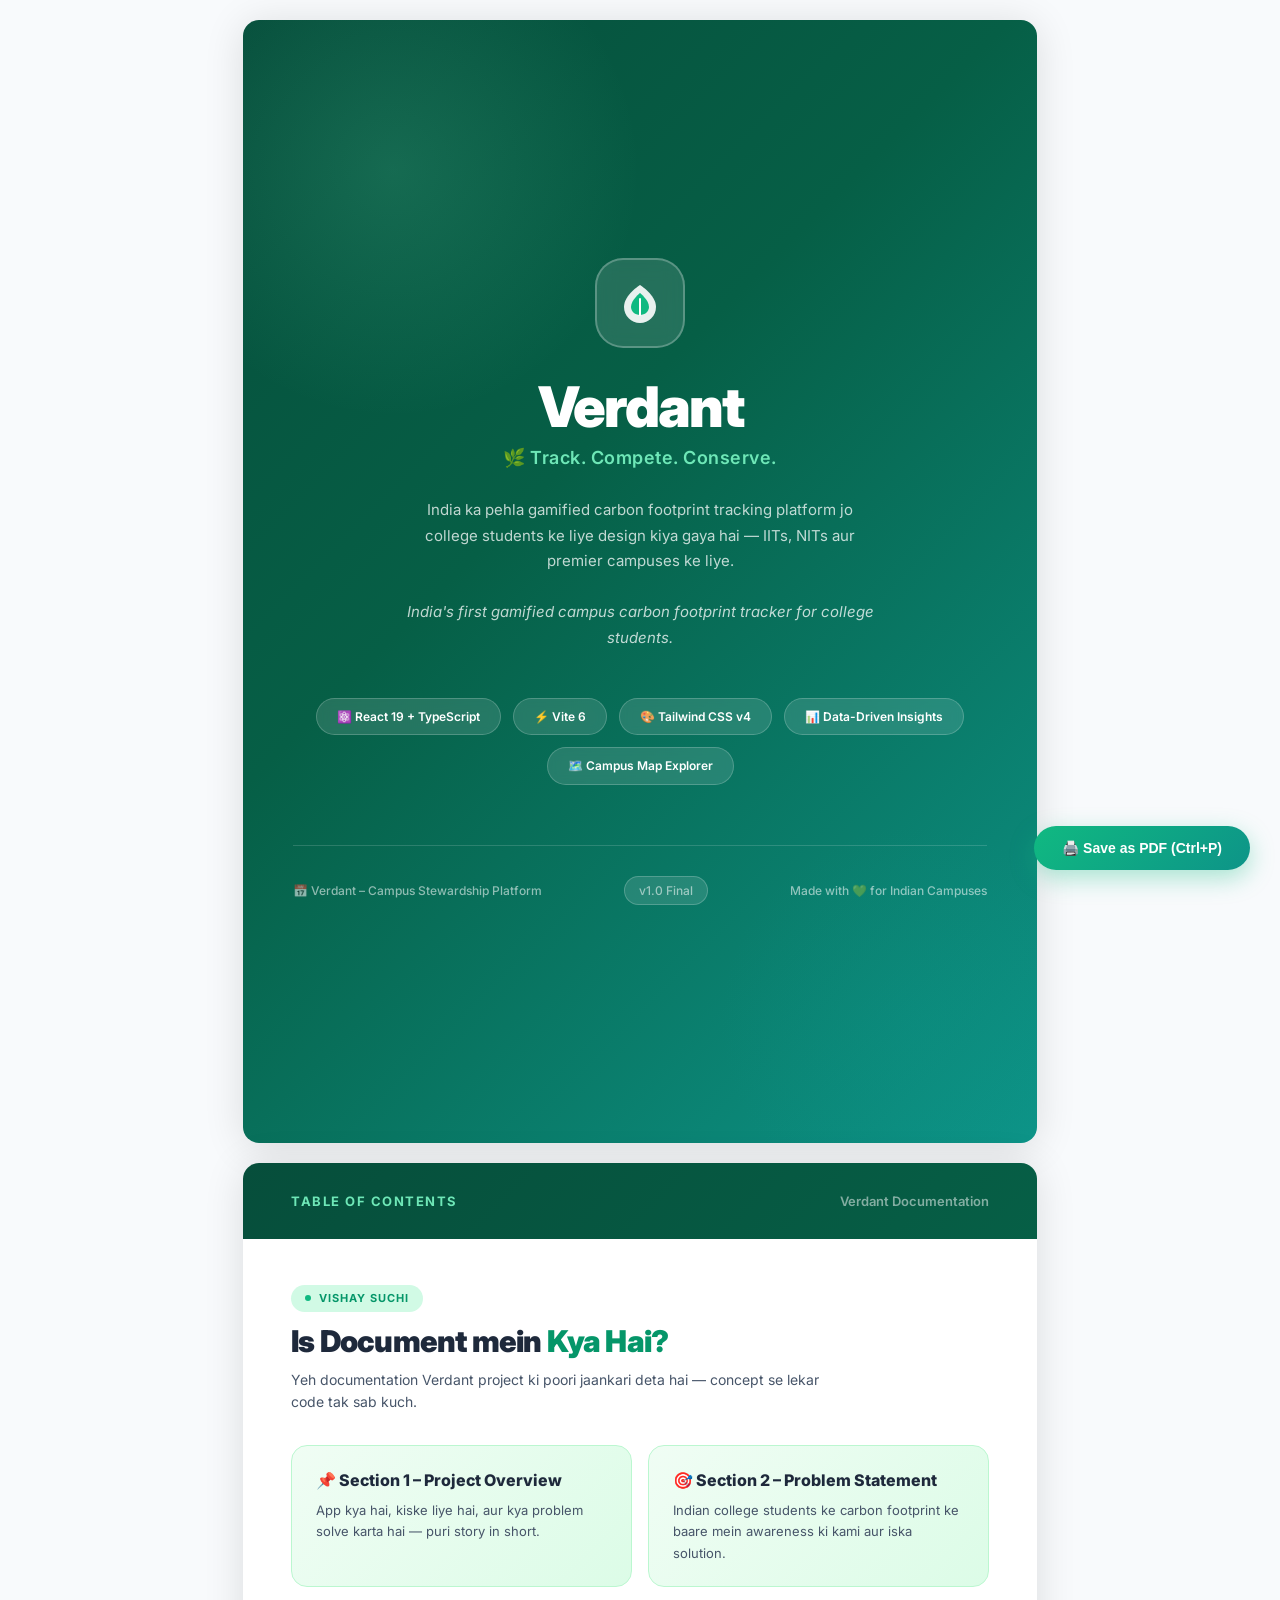
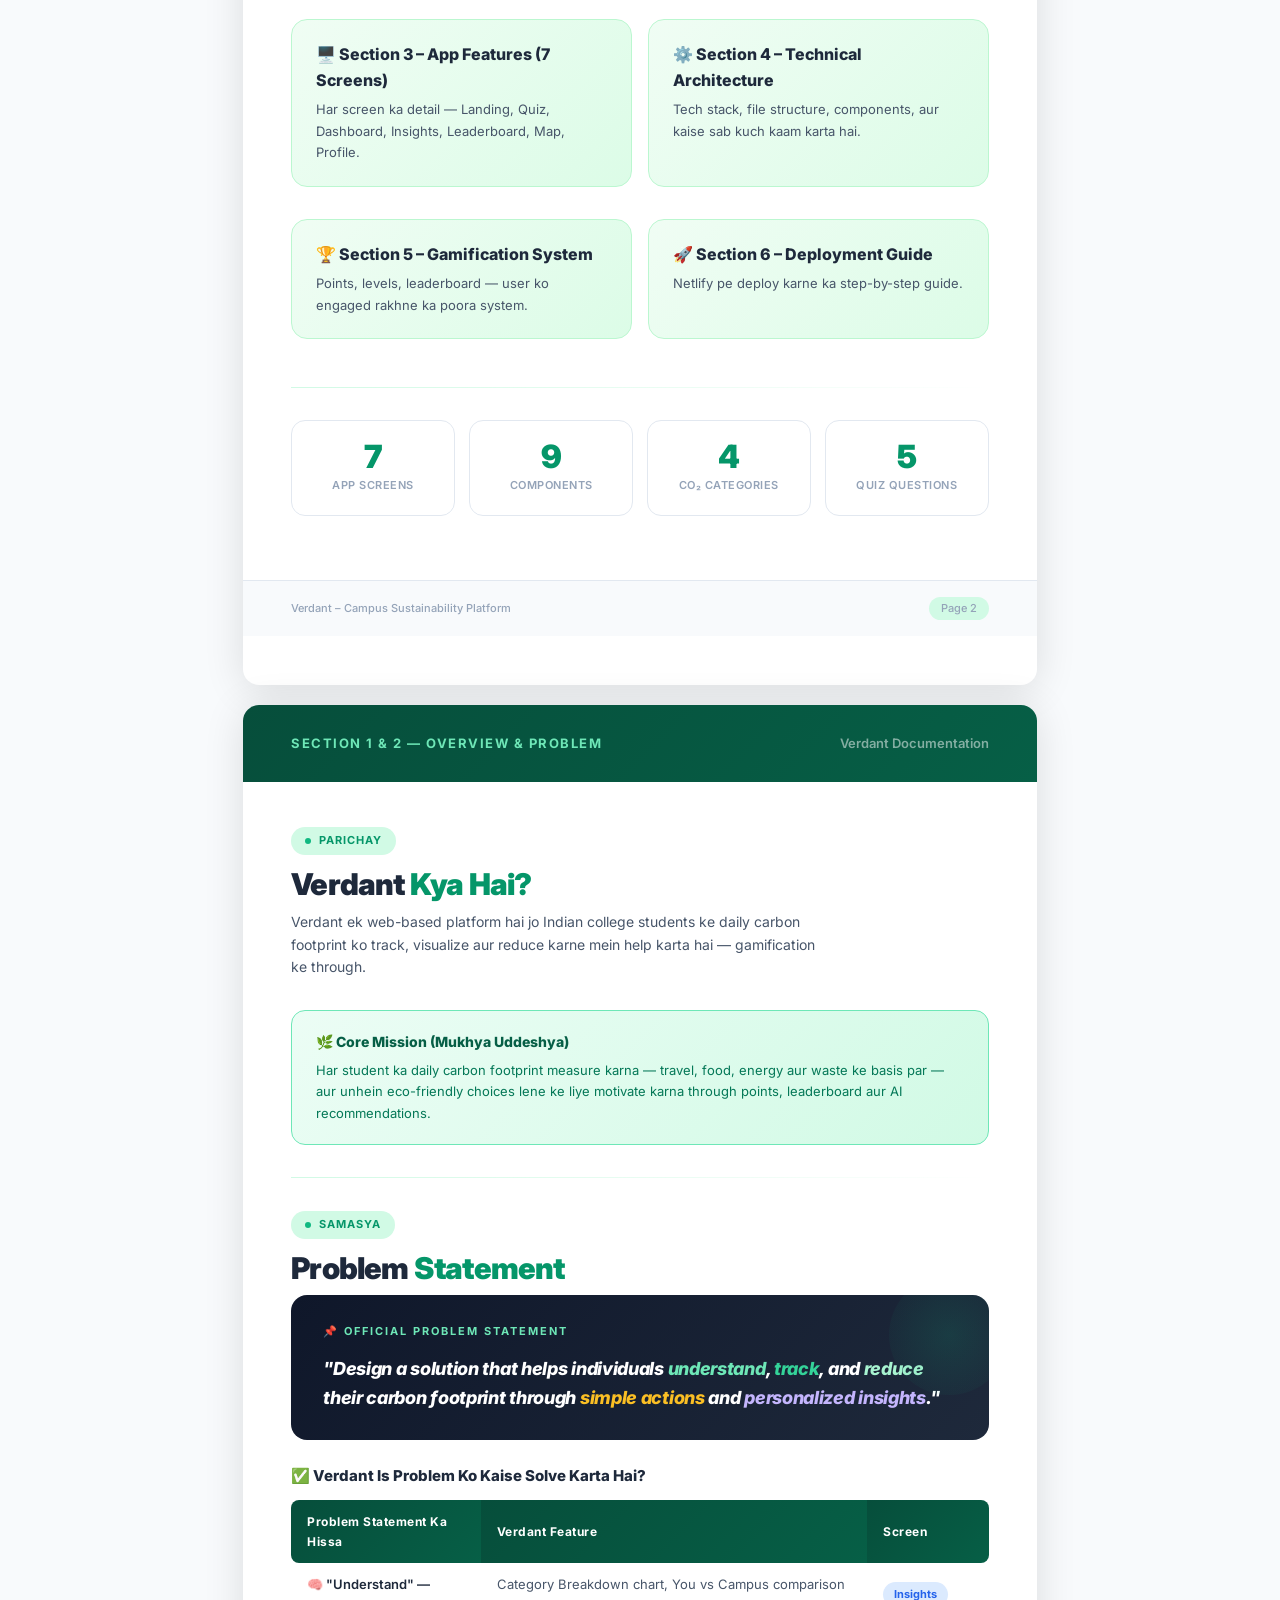
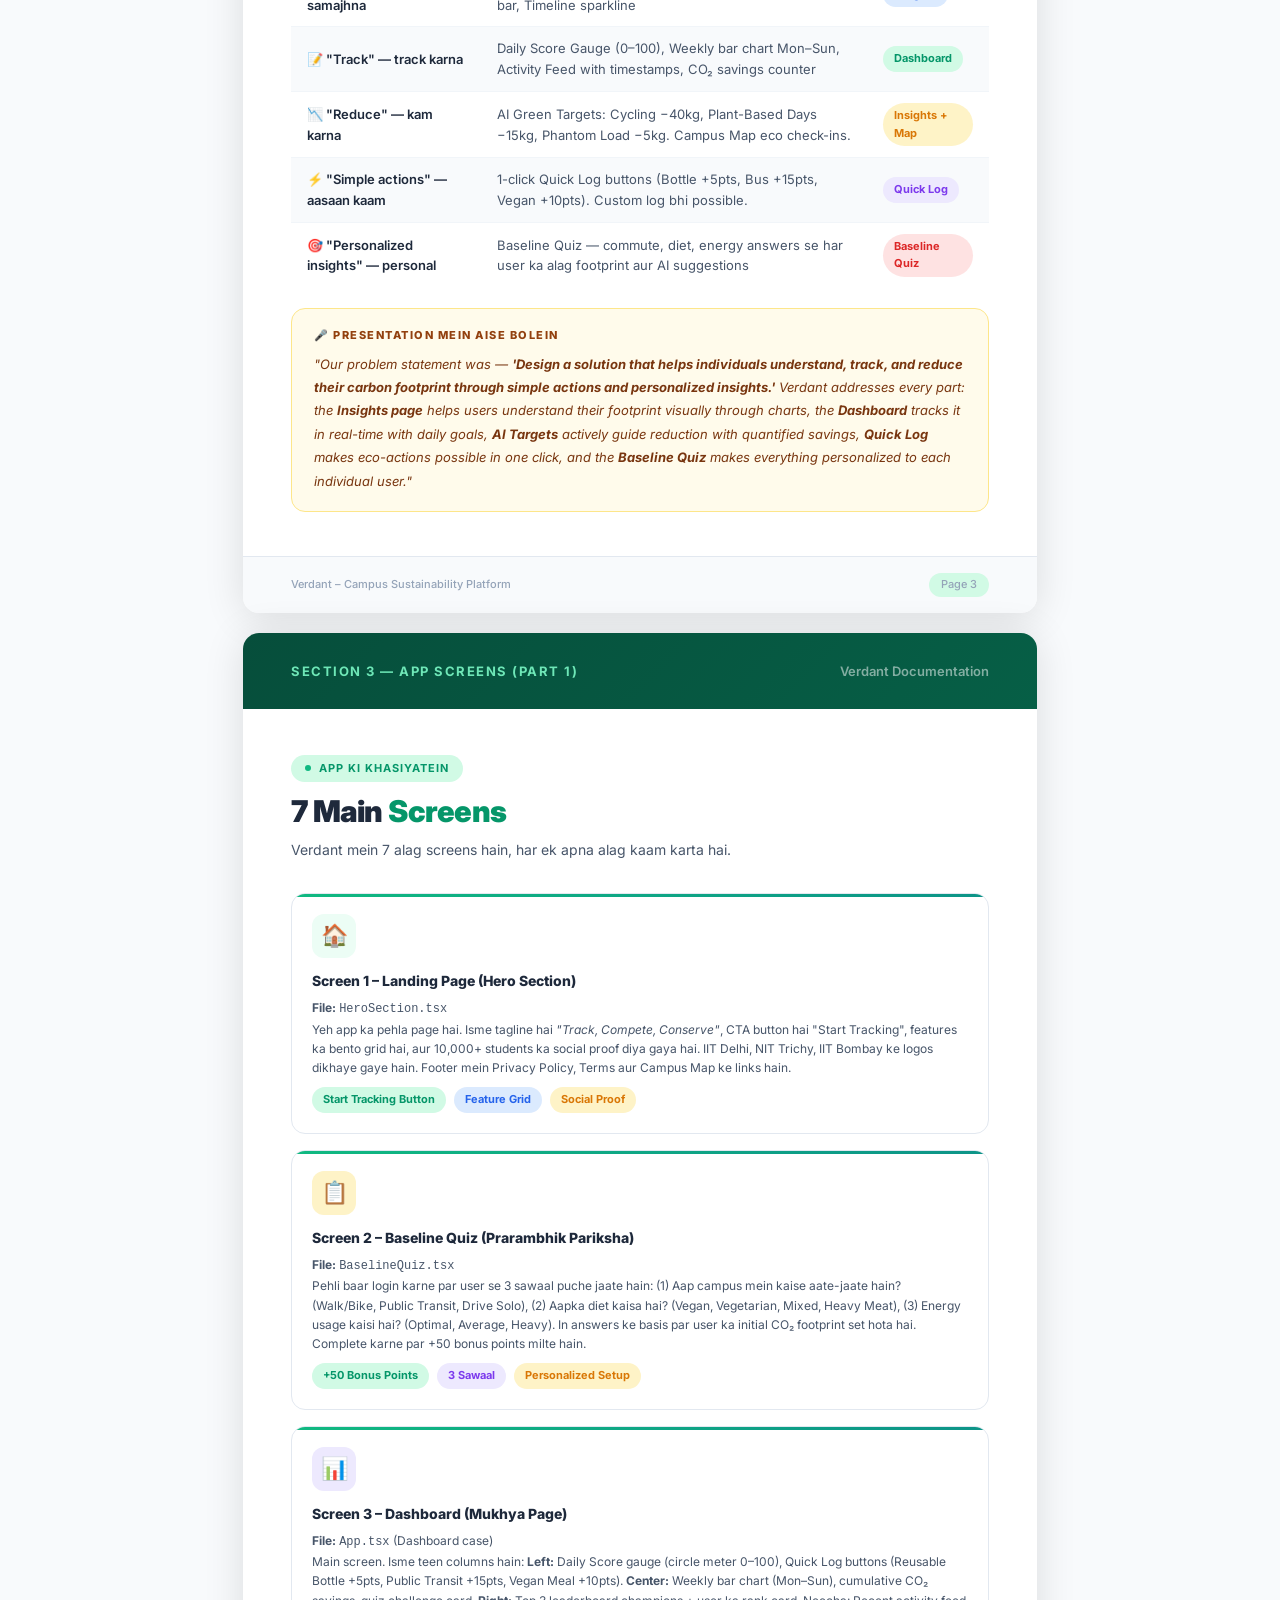
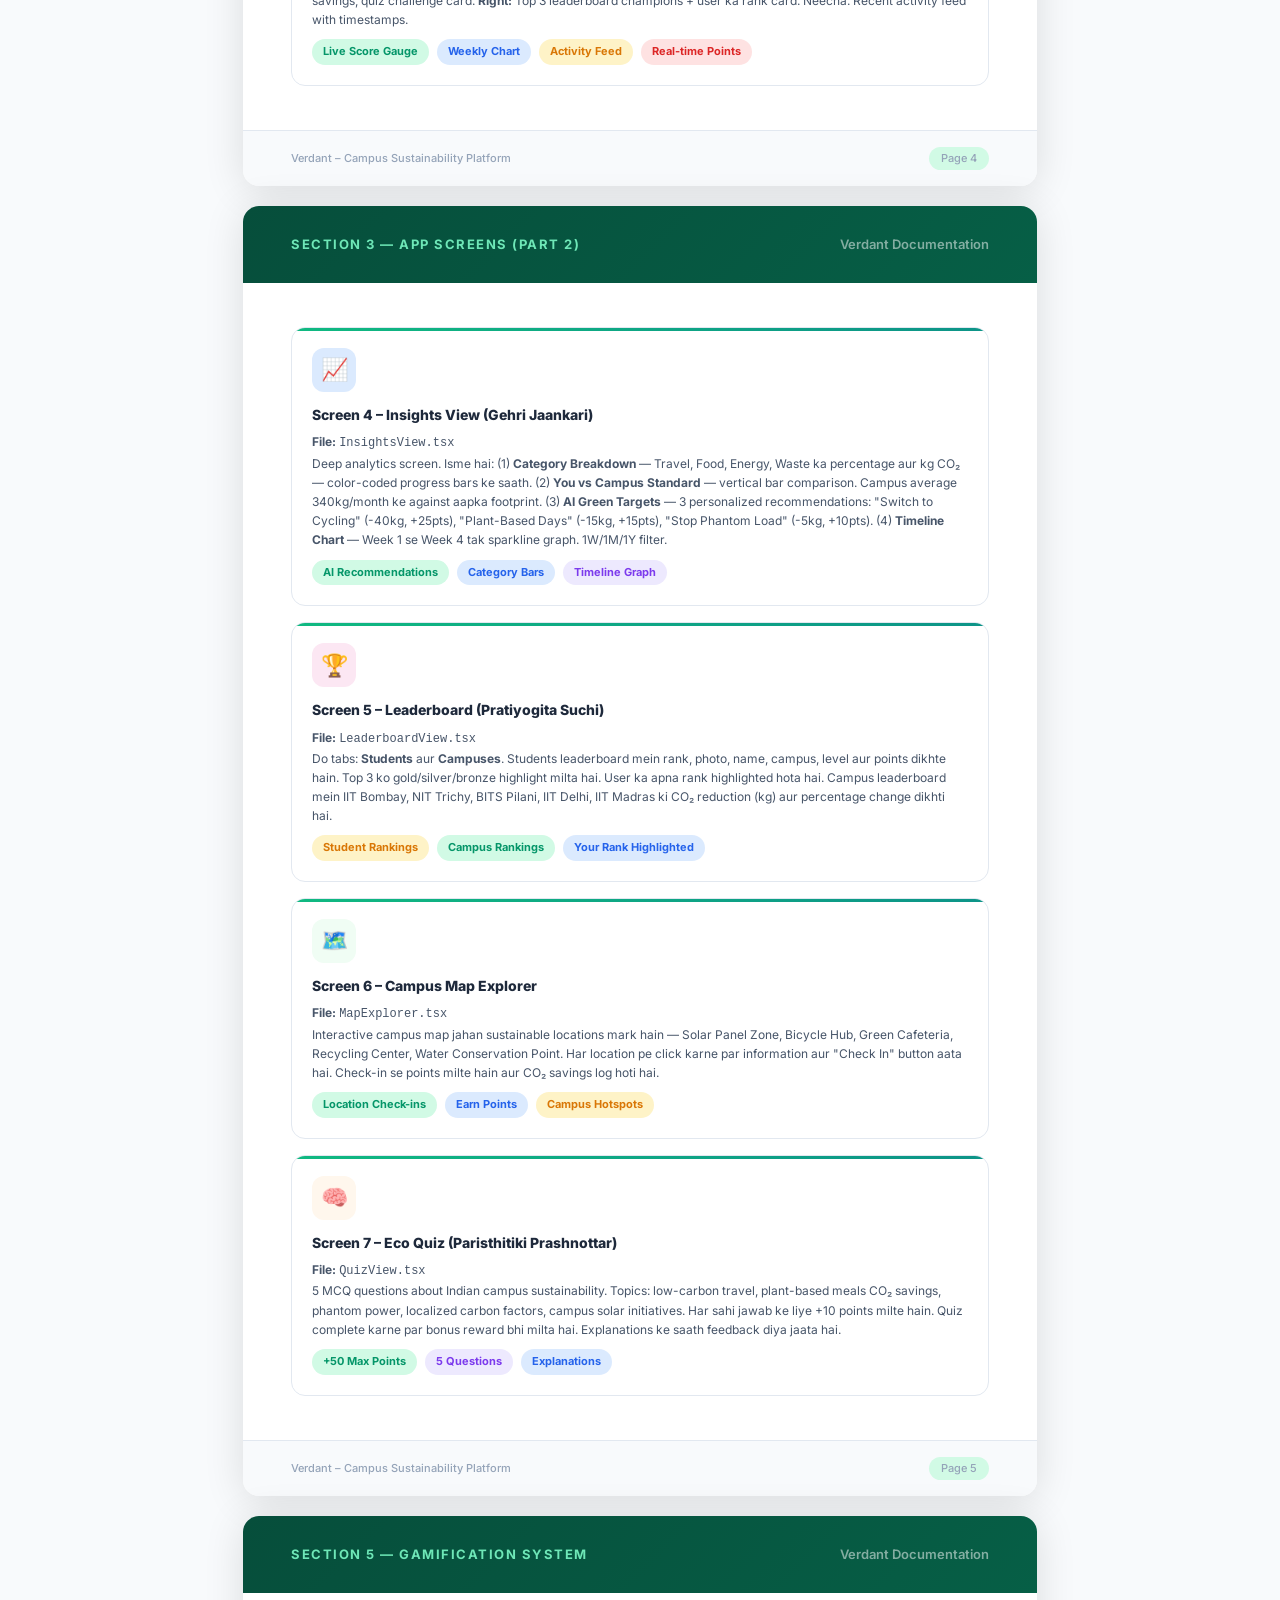
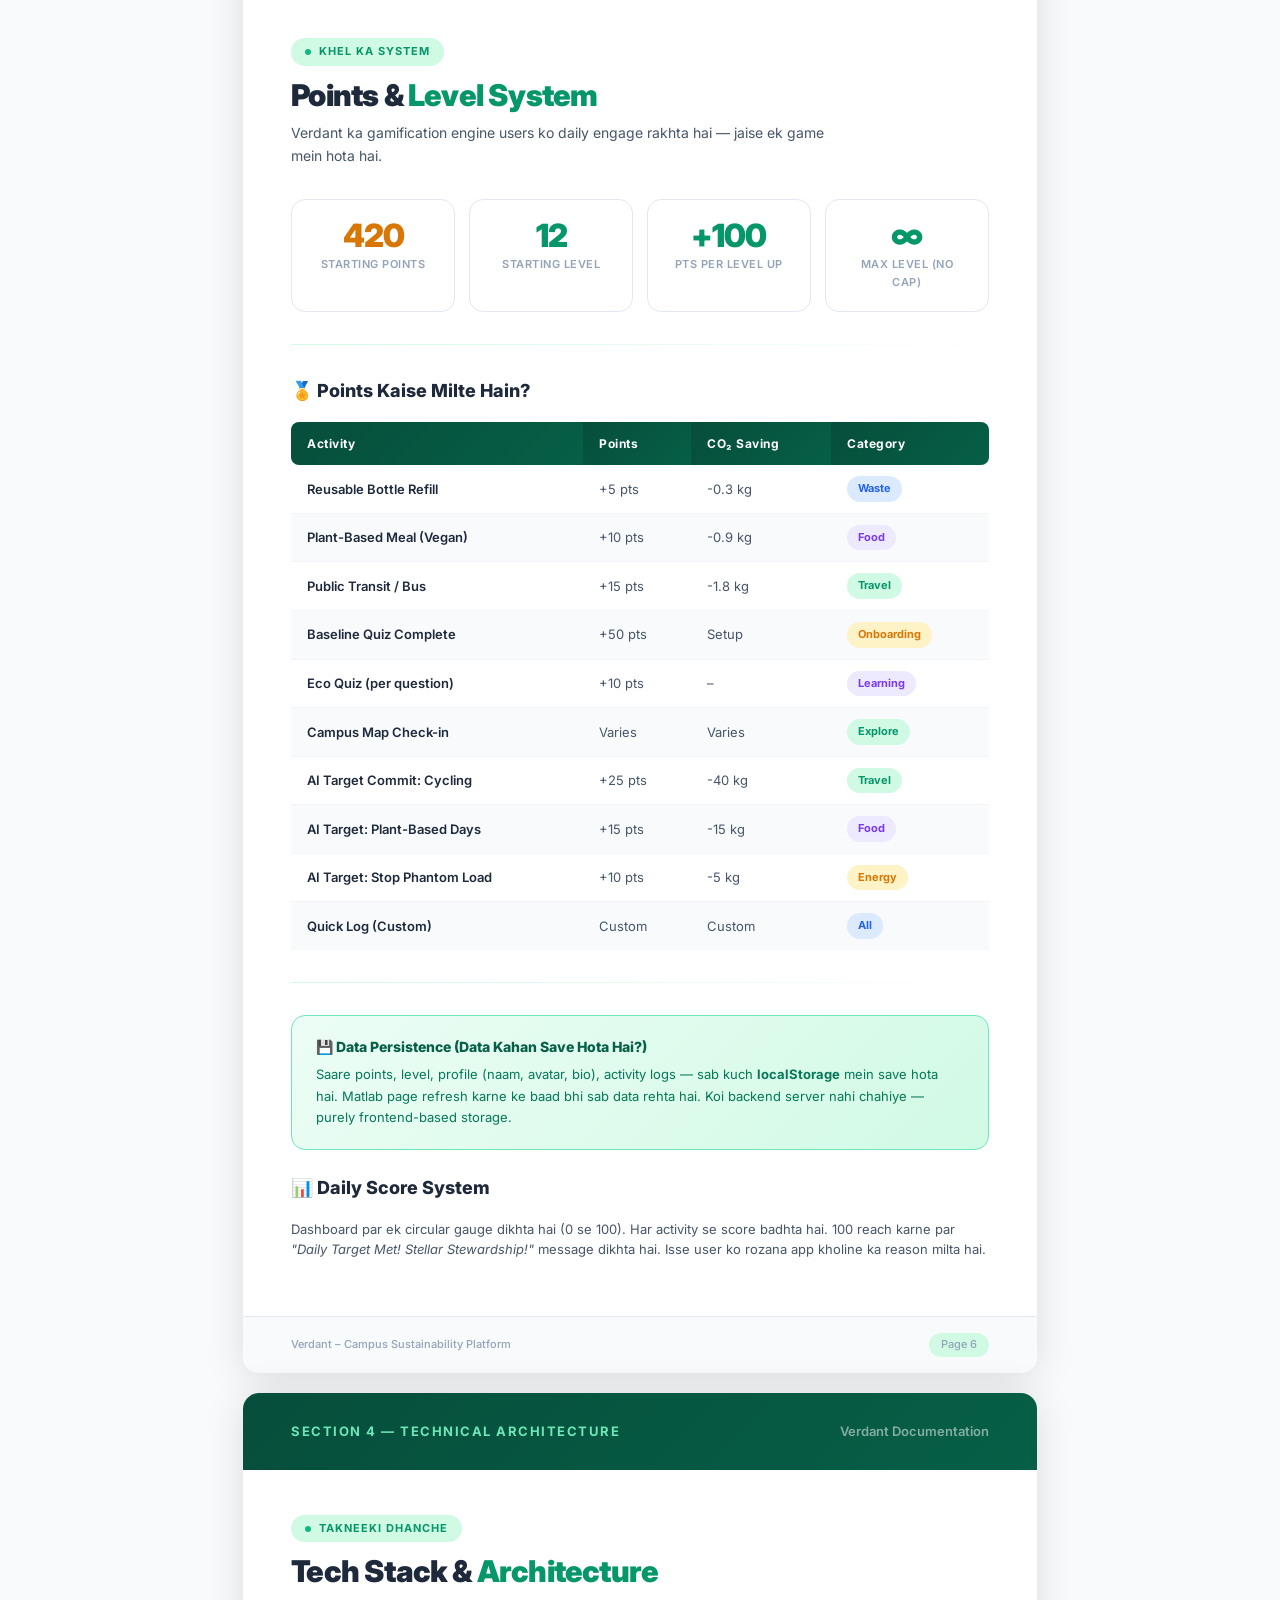
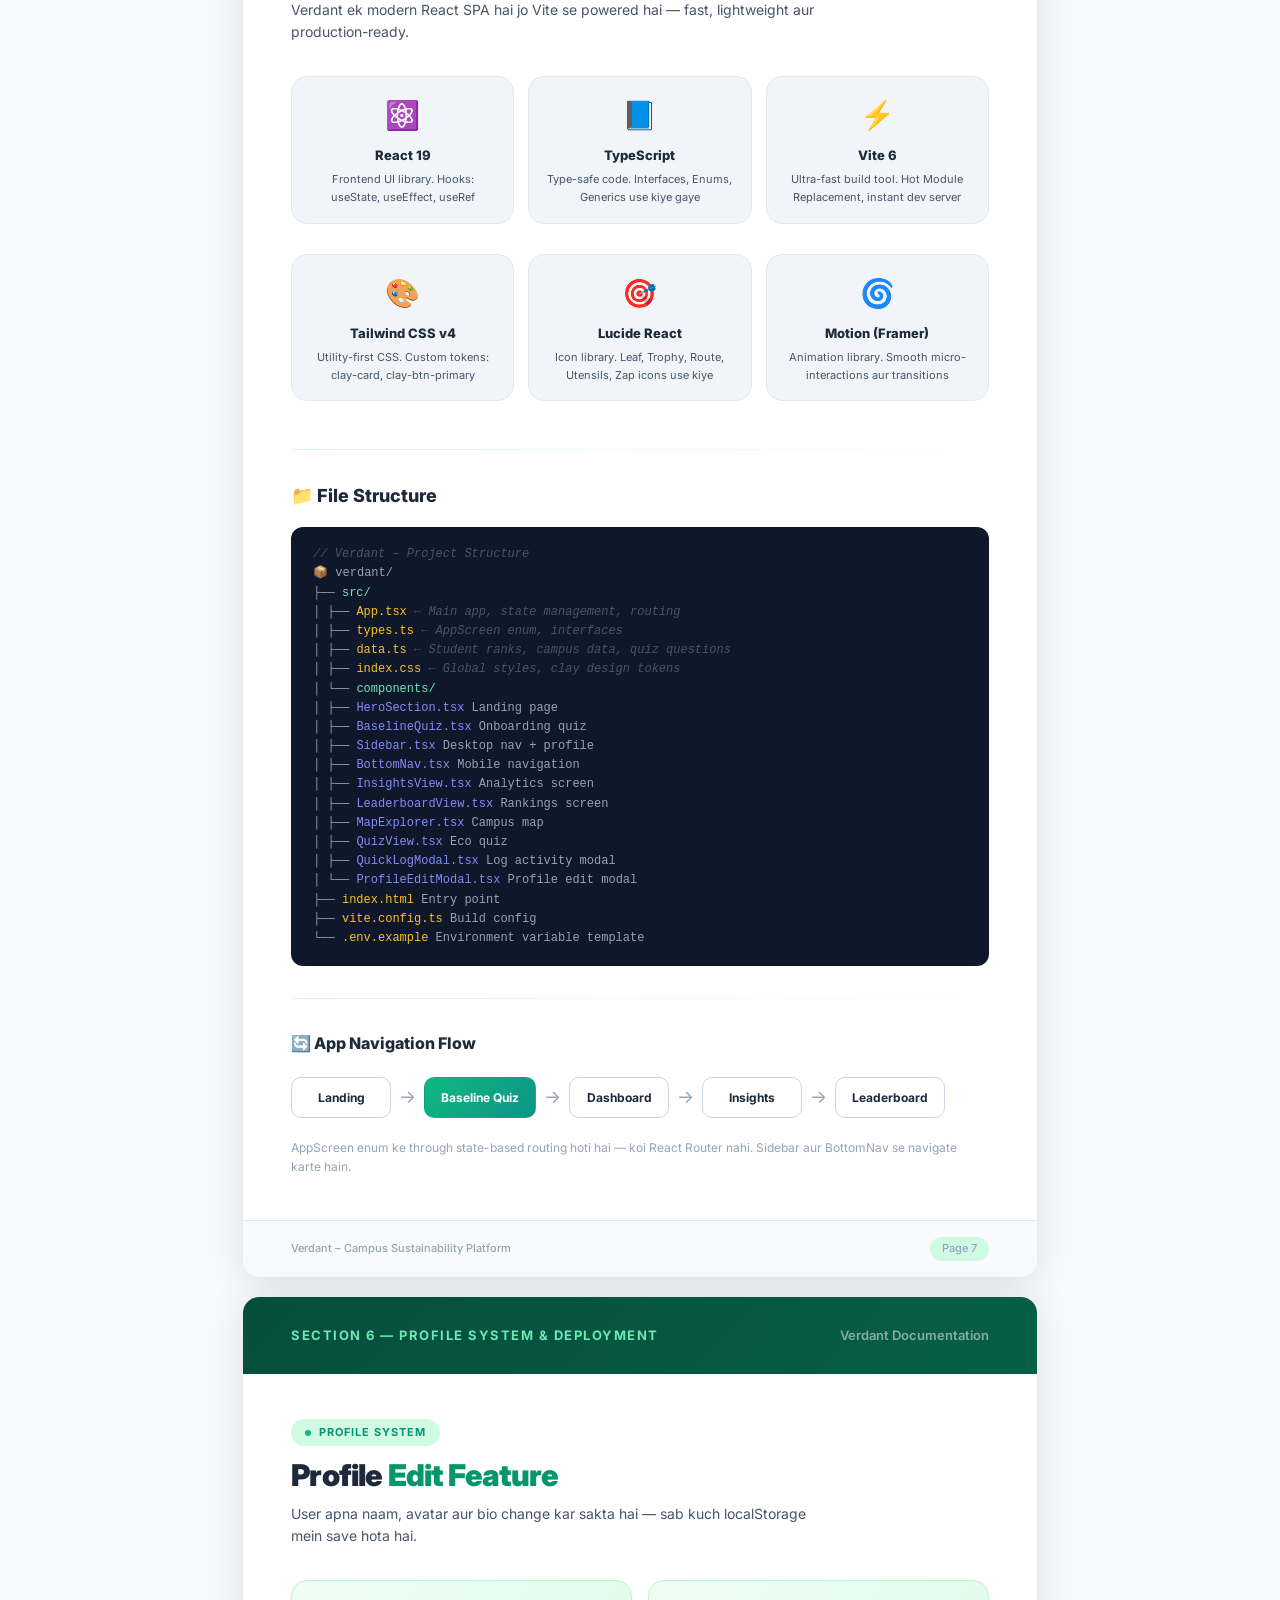
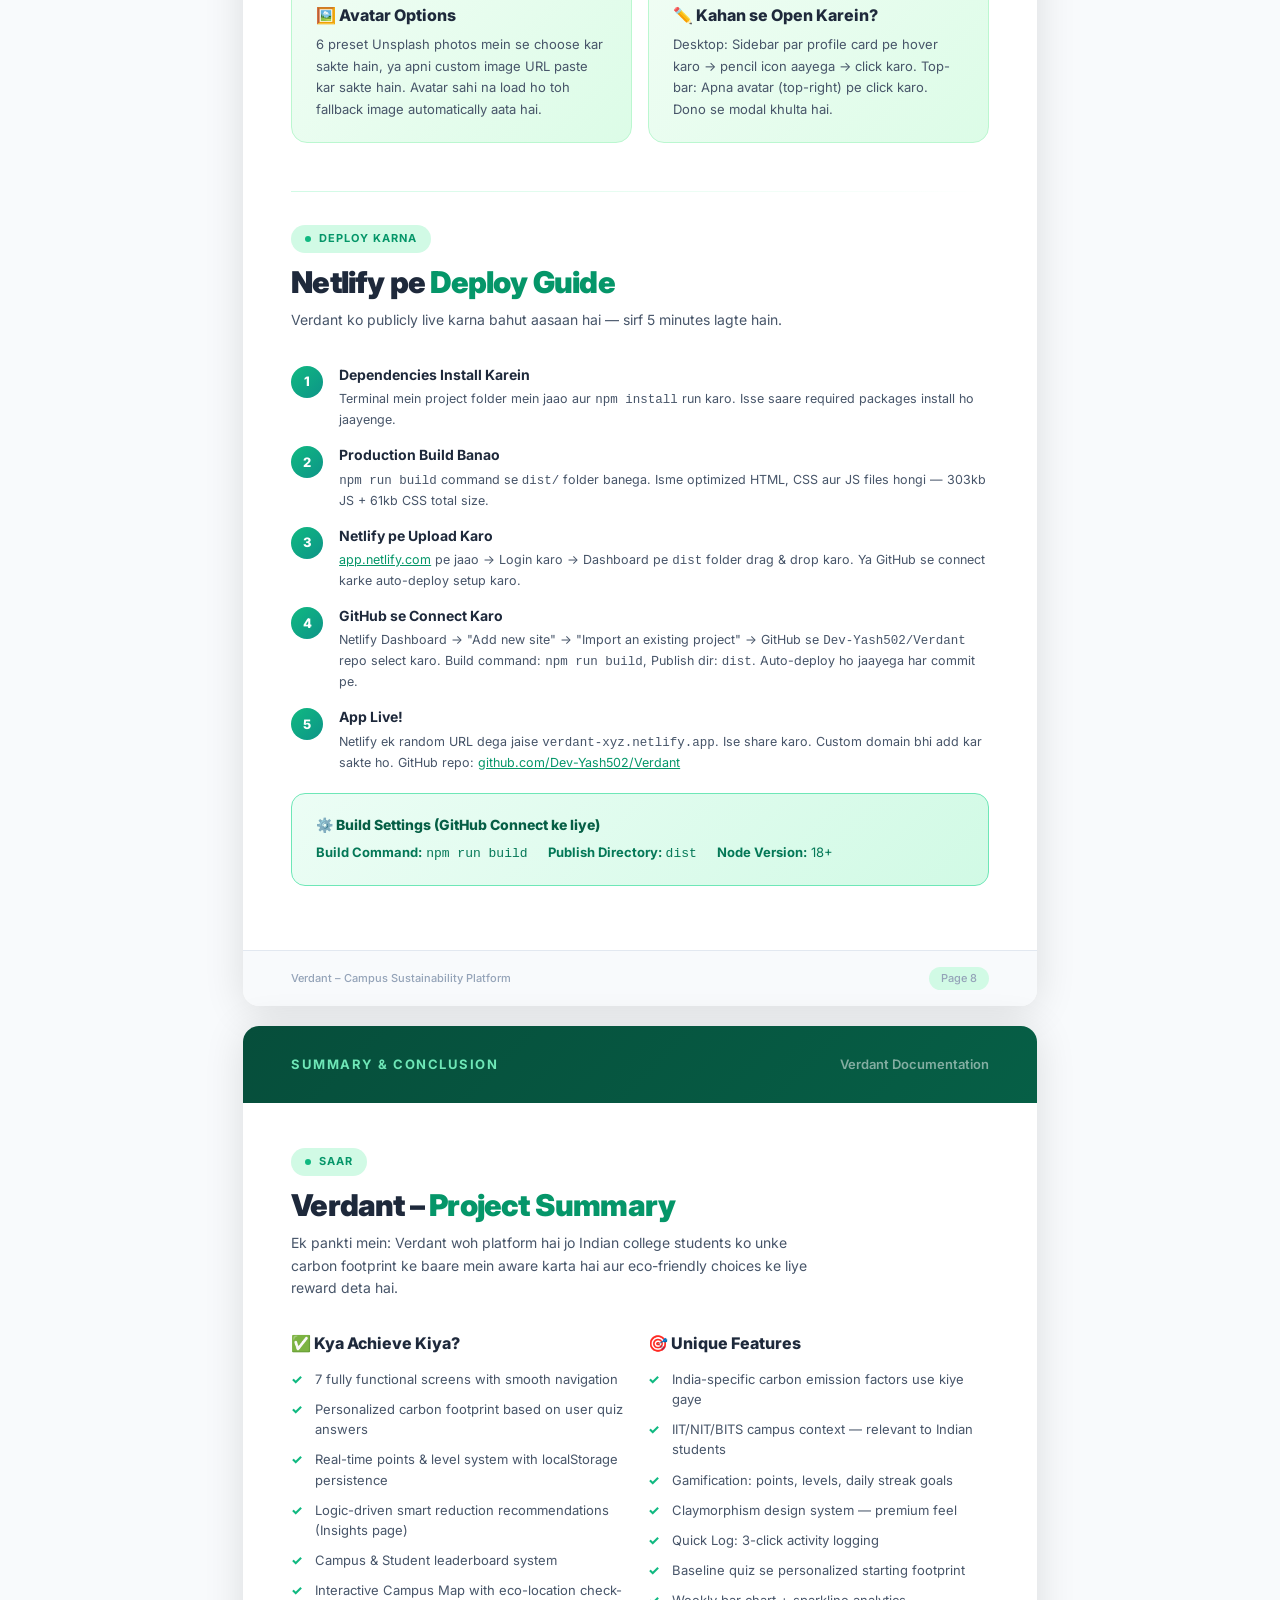
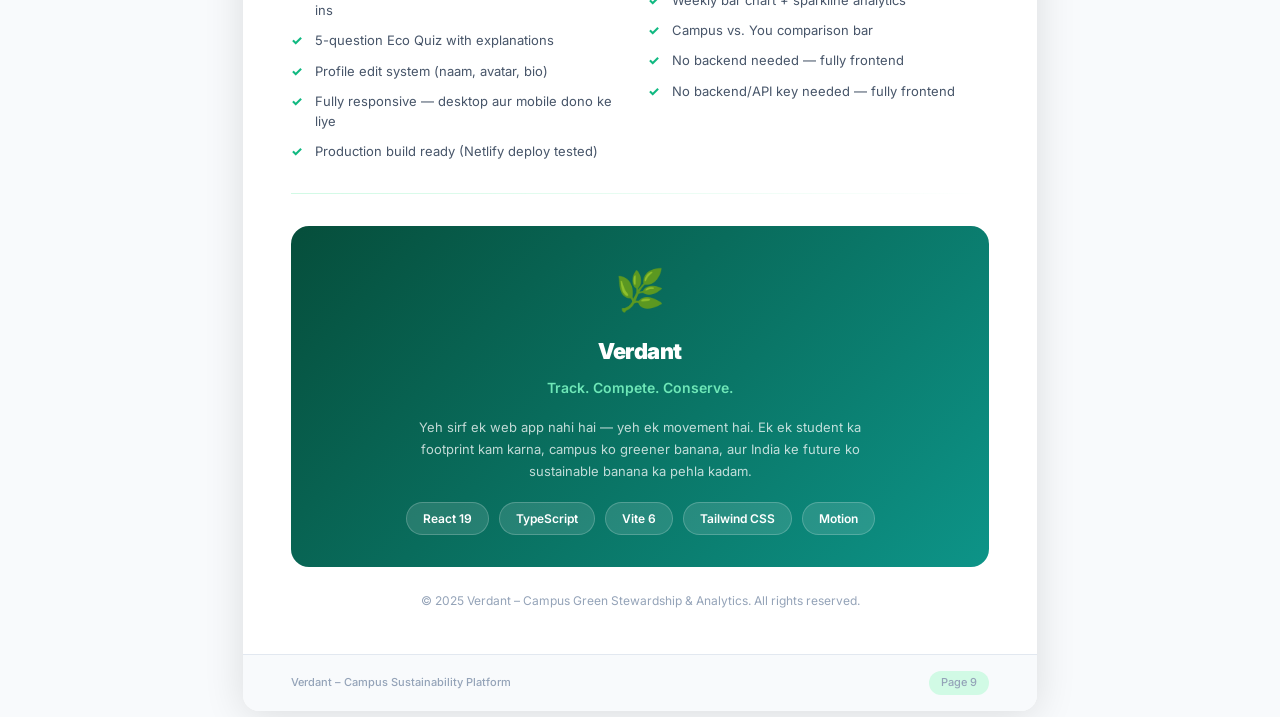
==== commit e27f96b7: "docs: sync HTML documentation with Verdant rebrand - Renamed EcoSelf -> Verdant throughout all 9 pag" ====
--- a/EcoSelf_Project_Documentation.html
+++ b/EcoSelf_Project_Documentation.html
@@ -3,7 +3,7 @@
 <head>
   <meta charset="UTF-8" />
   <meta name="viewport" content="width=device-width, initial-scale=1.0" />
-  <title>EcoSelf – Project Documentation</title>
+  <title>Verdant – Project Documentation</title>
   <link href="https://fonts.googleapis.com/css2?family=Inter:wght@300;400;500;600;700;800;900&family=Noto+Sans+Devanagari:wght@400;600;700;800&display=swap" rel="stylesheet" />
   <style>
     :root {
@@ -610,7 +610,7 @@
       </svg>
     </div>
 
-    <h1>EcoSelf</h1>
+    <h1>Verdant</h1>
     <div class="cover-tagline">🌿 Track. Compete. Conserve.</div>
     <p class="cover-desc">
       India ka pehla gamified carbon footprint tracking platform jo college students ke liye design kiya gaya hai — IITs, NITs aur premier campuses ke liye.<br/><br/>
@@ -621,12 +621,12 @@
       <span class="cover-badge">⚛️ React 19 + TypeScript</span>
       <span class="cover-badge">⚡ Vite 6</span>
       <span class="cover-badge">🎨 Tailwind CSS v4</span>
-      <span class="cover-badge">🤖 Gemini AI</span>
+      <span class="cover-badge">📊 Data-Driven Insights</span>
       <span class="cover-badge">🗺️ Campus Map Explorer</span>
     </div>
 
     <div class="cover-meta">
-      <span>📅 EcoSelf – Campus Stewardship Platform</span>
+      <span>📅 Verdant – Campus Stewardship Platform</span>
       <span class="cover-version">v1.0 Final</span>
       <span>Made with 💚 for Indian Campuses</span>
     </div>
@@ -637,13 +637,13 @@
 <div class="page content-page">
   <div class="page-header">
     <span class="page-header-title">Table of Contents</span>
-    <span class="page-header-brand">EcoSelf Documentation</span>
+    <span class="page-header-brand">Verdant Documentation</span>
   </div>
   <div class="page-body">
 
     <div class="section-tag"><span class="section-dot"></span>Vishay Suchi</div>
     <h2 class="sec-title">Is Document mein <span>Kya Hai?</span></h2>
-    <p class="sec-subtitle">Yeh documentation EcoSelf project ki poori jaankari deta hai — concept se lekar code tak sab kuch.</p>
+    <p class="sec-subtitle">Yeh documentation Verdant project ki poori jaankari deta hai — concept se lekar code tak sab kuch.</p>
 
     <div class="grid-2">
       <div class="card card-green">
@@ -695,7 +695,7 @@
 
   </div>
   <div class="page-footer">
-    <span>EcoSelf – Campus Sustainability Platform</span>
+    <span>Verdant – Campus Sustainability Platform</span>
     <span class="page-num">Page 2</span>
   </div>
 </div>
@@ -704,13 +704,13 @@
 <div class="page content-page">
   <div class="page-header">
     <span class="page-header-title">Section 1 & 2 — Overview & Problem</span>
-    <span class="page-header-brand">EcoSelf Documentation</span>
+    <span class="page-header-brand">Verdant Documentation</span>
   </div>
   <div class="page-body">
 
     <div class="section-tag"><span class="section-dot"></span>Parichay</div>
-    <h2 class="sec-title">EcoSelf <span>Kya Hai?</span></h2>
-    <p class="sec-subtitle">EcoSelf ek web-based platform hai jo Indian college students ke daily carbon footprint ko track, visualize aur reduce karne mein help karta hai — gamification ke through.</p>
+    <h2 class="sec-title">Verdant <span>Kya Hai?</span></h2>
+    <p class="sec-subtitle">Verdant ek web-based platform hai jo Indian college students ke daily carbon footprint ko track, visualize aur reduce karne mein help karta hai — gamification ke through.</p>
 
     <div class="highlight">
       <h4>🌿 Core Mission (Mukhya Uddeshya)</h4>
@@ -737,12 +737,12 @@
     </div>
 
     <!-- Alignment Table -->
-    <h3 style="font-size:15px; font-weight:800; color:var(--slate); margin-bottom:12px;">✅ EcoSelf Is Problem Ko Kaise Solve Karta Hai?</h3>
+    <h3 style="font-size:15px; font-weight:800; color:var(--slate); margin-bottom:12px;">✅ Verdant Is Problem Ko Kaise Solve Karta Hai?</h3>
     <table>
       <thead>
         <tr>
           <th>Problem Statement Ka Hissa</th>
-          <th>EcoSelf Feature</th>
+          <th>Verdant Feature</th>
           <th>Screen</th>
         </tr>
       </thead>
@@ -780,7 +780,7 @@
       <p style="font-size:11px; font-weight:800; color:#92400e; letter-spacing:1.5px; text-transform:uppercase; margin-bottom:8px;">🎤 Presentation Mein Aise Bolein</p>
       <p style="font-size:13px; color:#78350f; line-height:1.8; font-style:italic;">
         "Our problem statement was — <strong>'Design a solution that helps individuals understand, track, and reduce their carbon footprint through simple actions and personalized insights.'</strong>
-        EcoSelf addresses every part: the <strong>Insights page</strong> helps users understand their footprint visually through charts,
+        Verdant addresses every part: the <strong>Insights page</strong> helps users understand their footprint visually through charts,
         the <strong>Dashboard</strong> tracks it in real-time with daily goals,
         <strong>AI Targets</strong> actively guide reduction with quantified savings,
         <strong>Quick Log</strong> makes eco-actions possible in one click,
@@ -790,7 +790,7 @@
 
   </div>
   <div class="page-footer">
-    <span>EcoSelf – Campus Sustainability Platform</span>
+    <span>Verdant – Campus Sustainability Platform</span>
     <span class="page-num">Page 3</span>
   </div>
 </div>
@@ -799,13 +799,13 @@
 <div class="page content-page">
   <div class="page-header">
     <span class="page-header-title">Section 3 — App Screens (Part 1)</span>
-    <span class="page-header-brand">EcoSelf Documentation</span>
+    <span class="page-header-brand">Verdant Documentation</span>
   </div>
   <div class="page-body">
 
     <div class="section-tag"><span class="section-dot"></span>App Ki Khasiyatein</div>
     <h2 class="sec-title">7 Main <span>Screens</span></h2>
-    <p class="sec-subtitle">EcoSelf mein 7 alag screens hain, har ek apna alag kaam karta hai.</p>
+    <p class="sec-subtitle">Verdant mein 7 alag screens hain, har ek apna alag kaam karta hai.</p>
 
     <!-- Screen 1 -->
     <div class="feature-card" style="margin-bottom:16px;">
@@ -849,7 +849,7 @@
 
   </div>
   <div class="page-footer">
-    <span>EcoSelf – Campus Sustainability Platform</span>
+    <span>Verdant – Campus Sustainability Platform</span>
     <span class="page-num">Page 4</span>
   </div>
 </div>
@@ -858,7 +858,7 @@
 <div class="page content-page">
   <div class="page-header">
     <span class="page-header-title">Section 3 — App Screens (Part 2)</span>
-    <span class="page-header-brand">EcoSelf Documentation</span>
+    <span class="page-header-brand">Verdant Documentation</span>
   </div>
   <div class="page-body">
 
@@ -916,7 +916,7 @@
 
   </div>
   <div class="page-footer">
-    <span>EcoSelf – Campus Sustainability Platform</span>
+    <span>Verdant – Campus Sustainability Platform</span>
     <span class="page-num">Page 5</span>
   </div>
 </div>
@@ -925,13 +925,13 @@
 <div class="page content-page">
   <div class="page-header">
     <span class="page-header-title">Section 5 — Gamification System</span>
-    <span class="page-header-brand">EcoSelf Documentation</span>
+    <span class="page-header-brand">Verdant Documentation</span>
   </div>
   <div class="page-body">
 
     <div class="section-tag"><span class="section-dot"></span>Khel Ka System</div>
     <h2 class="sec-title">Points & <span>Level System</span></h2>
-    <p class="sec-subtitle">EcoSelf ka gamification engine users ko daily engage rakhta hai — jaise ek game mein hota hai.</p>
+    <p class="sec-subtitle">Verdant ka gamification engine users ko daily engage rakhta hai — jaise ek game mein hota hai.</p>
 
     <div class="stat-row">
       <div class="stat-box">
@@ -991,7 +991,7 @@
 
   </div>
   <div class="page-footer">
-    <span>EcoSelf – Campus Sustainability Platform</span>
+    <span>Verdant – Campus Sustainability Platform</span>
     <span class="page-num">Page 6</span>
   </div>
 </div>
@@ -1000,13 +1000,13 @@
 <div class="page content-page">
   <div class="page-header">
     <span class="page-header-title">Section 4 — Technical Architecture</span>
-    <span class="page-header-brand">EcoSelf Documentation</span>
+    <span class="page-header-brand">Verdant Documentation</span>
   </div>
   <div class="page-body">
 
     <div class="section-tag"><span class="section-dot"></span>Takneeki Dhanche</div>
     <h2 class="sec-title">Tech Stack & <span>Architecture</span></h2>
-    <p class="sec-subtitle">EcoSelf ek modern React SPA hai jo Vite se powered hai — fast, lightweight aur production-ready.</p>
+    <p class="sec-subtitle">Verdant ek modern React SPA hai jo Vite se powered hai — fast, lightweight aur production-ready.</p>
 
     <div class="grid-3" style="margin-bottom:20px;">
       <div class="card" style="text-align:center; padding:16px;">
@@ -1035,9 +1035,9 @@
         <p style="font-size:11px;">Icon library. Leaf, Trophy, Route, Utensils, Zap icons use kiye</p>
       </div>
       <div class="card" style="text-align:center; padding:16px;">
-        <div style="font-size:28px; margin-bottom:8px;">🤖</div>
-        <h3 style="font-size:13px; margin-bottom:4px;">Gemini AI</h3>
-        <p style="font-size:11px;">@google/genai package. API key se AI features enable hote hain</p>
+        <div style="font-size:28px; margin-bottom:8px;">🌀</div>
+        <h3 style="font-size:13px; margin-bottom:4px;">Motion (Framer)</h3>
+        <p style="font-size:11px;">Animation library. Smooth micro-interactions aur transitions</p>
       </div>
     </div>
 
@@ -1046,8 +1046,8 @@
     <h3 style="font-size:18px; font-weight:800; margin-bottom:14px; color:var(--slate);">📁 File Structure</h3>
 
     <div class="code-block">
-      <span class="cmt">// EcoSelf – Project Structure</span><br/>
-      📦 eco-self-final/<br/>
+      <span class="cmt">// Verdant – Project Structure</span><br/>
+      📦 verdant/<br/>
       ├── <span class="str">src/</span><br/>
       │   ├── <span class="fn">App.tsx</span>          <span class="cmt">← Main app, state management, routing</span><br/>
       │   ├── <span class="fn">types.ts</span>         <span class="cmt">← AppScreen enum, interfaces</span><br/>
@@ -1066,7 +1066,7 @@
       │       └── <span class="kw">ProfileEditModal.tsx</span>  Profile edit modal<br/>
       ├── <span class="fn">index.html</span>           Entry point<br/>
       ├── <span class="fn">vite.config.ts</span>       Build config<br/>
-      └── <span class="fn">.env.example</span>         GEMINI_API_KEY template
+      └── <span class="fn">.env.example</span>         Environment variable template
     </div>
 
     <div class="divider"></div>
@@ -1087,7 +1087,7 @@
 
   </div>
   <div class="page-footer">
-    <span>EcoSelf – Campus Sustainability Platform</span>
+    <span>Verdant – Campus Sustainability Platform</span>
     <span class="page-num">Page 7</span>
   </div>
 </div>
@@ -1096,7 +1096,7 @@
 <div class="page content-page">
   <div class="page-header">
     <span class="page-header-title">Section 6 — Profile System & Deployment</span>
-    <span class="page-header-brand">EcoSelf Documentation</span>
+    <span class="page-header-brand">Verdant Documentation</span>
   </div>
   <div class="page-body">
 
@@ -1119,7 +1119,7 @@
 
     <div class="section-tag"><span class="section-dot"></span>Deploy Karna</div>
     <h2 class="sec-title">Netlify pe <span>Deploy Guide</span></h2>
-    <p class="sec-subtitle">EcoSelf ko publicly live karna bahut aasaan hai — sirf 5 minutes lagte hain.</p>
+    <p class="sec-subtitle">Verdant ko publicly live karna bahut aasaan hai — sirf 5 minutes lagte hain.</p>
 
     <div class="steps">
       <div class="step">
@@ -1146,15 +1146,15 @@
       <div class="step">
         <div class="step-num">4</div>
         <div class="step-content">
-          <h4>GEMINI_API_KEY Set Karo</h4>
-          <p>Netlify Dashboard → Site Settings → Environment Variables → Add Variable: Key = <code>GEMINI_API_KEY</code>, Value = Apni Gemini API key. Phir redeploy karo. Bina is key ke AI features kaam nahi karenge.</p>
+          <h4>GitHub se Connect Karo</h4>
+          <p>Netlify Dashboard → "Add new site" → "Import an existing project" → GitHub se <code>Dev-Yash502/Verdant</code> repo select karo. Build command: <code>npm run build</code>, Publish dir: <code>dist</code>. Auto-deploy ho jaayega har commit pe.</p>
         </div>
       </div>
       <div class="step">
         <div class="step-num">5</div>
         <div class="step-content">
           <h4>App Live!</h4>
-          <p>Netlify ek random URL dega jaise <code>ecoself-xyz.netlify.app</code>. Ise share karo. Custom domain bhi add kar sakte ho jaise <code>ecoself.in</code>.</p>
+          <p>Netlify ek random URL dega jaise <code>verdant-xyz.netlify.app</code>. Ise share karo. Custom domain bhi add kar sakte ho. GitHub repo: <a href="https://github.com/Dev-Yash502/Verdant" style="color:var(--green-dark);">github.com/Dev-Yash502/Verdant</a></p>
         </div>
       </div>
     </div>
@@ -1166,7 +1166,7 @@
 
   </div>
   <div class="page-footer">
-    <span>EcoSelf – Campus Sustainability Platform</span>
+    <span>Verdant – Campus Sustainability Platform</span>
     <span class="page-num">Page 8</span>
   </div>
 </div>
@@ -1175,13 +1175,13 @@
 <div class="page content-page">
   <div class="page-header">
     <span class="page-header-title">Summary & Conclusion</span>
-    <span class="page-header-brand">EcoSelf Documentation</span>
+    <span class="page-header-brand">Verdant Documentation</span>
   </div>
   <div class="page-body">
 
     <div class="section-tag"><span class="section-dot"></span>Saar</div>
-    <h2 class="sec-title">EcoSelf – <span>Project Summary</span></h2>
-    <p class="sec-subtitle">Ek pankti mein: EcoSelf woh platform hai jo Indian college students ko unke carbon footprint ke baare mein aware karta hai aur eco-friendly choices ke liye reward deta hai.</p>
+    <h2 class="sec-title">Verdant – <span>Project Summary</span></h2>
+    <p class="sec-subtitle">Ek pankti mein: Verdant woh platform hai jo Indian college students ko unke carbon footprint ke baare mein aware karta hai aur eco-friendly choices ke liye reward deta hai.</p>
 
     <div class="grid-2" style="margin-bottom:20px;">
       <div>
@@ -1190,7 +1190,7 @@
           <li>7 fully functional screens with smooth navigation</li>
           <li>Personalized carbon footprint based on user quiz answers</li>
           <li>Real-time points & level system with localStorage persistence</li>
-          <li>AI-powered reduction recommendations (Insights page)</li>
+          <li>Logic-driven smart reduction recommendations (Insights page)</li>
           <li>Campus & Student leaderboard system</li>
           <li>Interactive Campus Map with eco-location check-ins</li>
           <li>5-question Eco Quiz with explanations</li>
@@ -1211,7 +1211,7 @@
           <li>Weekly bar chart + sparkline analytics</li>
           <li>Campus vs. You comparison bar</li>
           <li>No backend needed — fully frontend</li>
-          <li>Gemini AI integration ready</li>
+          <li>No backend/API key needed — fully frontend</li>
         </ul>
       </div>
     </div>
@@ -1220,7 +1220,7 @@
 
     <div style="background: linear-gradient(135deg, #064e3b, #0d9488); border-radius: 18px; padding: 32px; text-align:center; color: white;">
       <div style="font-size: 40px; margin-bottom: 12px;">🌿</div>
-      <h3 style="font-size: 22px; font-weight: 900; margin-bottom: 8px; letter-spacing:-0.5px;">EcoSelf</h3>
+      <h3 style="font-size: 22px; font-weight: 900; margin-bottom: 8px; letter-spacing:-0.5px;">Verdant</h3>
       <p style="color: #6ee7b7; font-weight: 600; font-size: 14px; margin-bottom: 16px;">Track. Compete. Conserve.</p>
       <p style="color: rgba(255,255,255,0.75); font-size: 13px; max-width: 480px; margin: 0 auto; line-height: 1.7;">
         Yeh sirf ek web app nahi hai — yeh ek movement hai. Ek ek student ka footprint kam karna, campus ko greener banana, aur India ke future ko sustainable banana ka pehla kadam.
@@ -1230,17 +1230,17 @@
         <span style="background:rgba(255,255,255,0.12); border:1px solid rgba(255,255,255,0.2); padding:6px 16px; border-radius:100px; font-size:12px; font-weight:600;">TypeScript</span>
         <span style="background:rgba(255,255,255,0.12); border:1px solid rgba(255,255,255,0.2); padding:6px 16px; border-radius:100px; font-size:12px; font-weight:600;">Vite 6</span>
         <span style="background:rgba(255,255,255,0.12); border:1px solid rgba(255,255,255,0.2); padding:6px 16px; border-radius:100px; font-size:12px; font-weight:600;">Tailwind CSS</span>
-        <span style="background:rgba(255,255,255,0.12); border:1px solid rgba(255,255,255,0.2); padding:6px 16px; border-radius:100px; font-size:12px; font-weight:600;">Gemini AI</span>
+        <span style="background:rgba(255,255,255,0.12); border:1px solid rgba(255,255,255,0.2); padding:6px 16px; border-radius:100px; font-size:12px; font-weight:600;">Motion</span>
       </div>
     </div>
 
     <div style="margin-top:24px; text-align:center;">
-      <p style="font-size:12px; color:var(--slate-light);">© 2025 EcoSelf – Campus Green Stewardship & Analytics. All rights reserved.</p>
+      <p style="font-size:12px; color:var(--slate-light);">© 2025 Verdant – Campus Green Stewardship & Analytics. All rights reserved.</p>
     </div>
 
   </div>
   <div class="page-footer">
-    <span>EcoSelf – Campus Sustainability Platform</span>
+    <span>Verdant – Campus Sustainability Platform</span>
     <span class="page-num">Page 9</span>
   </div>
 </div>
